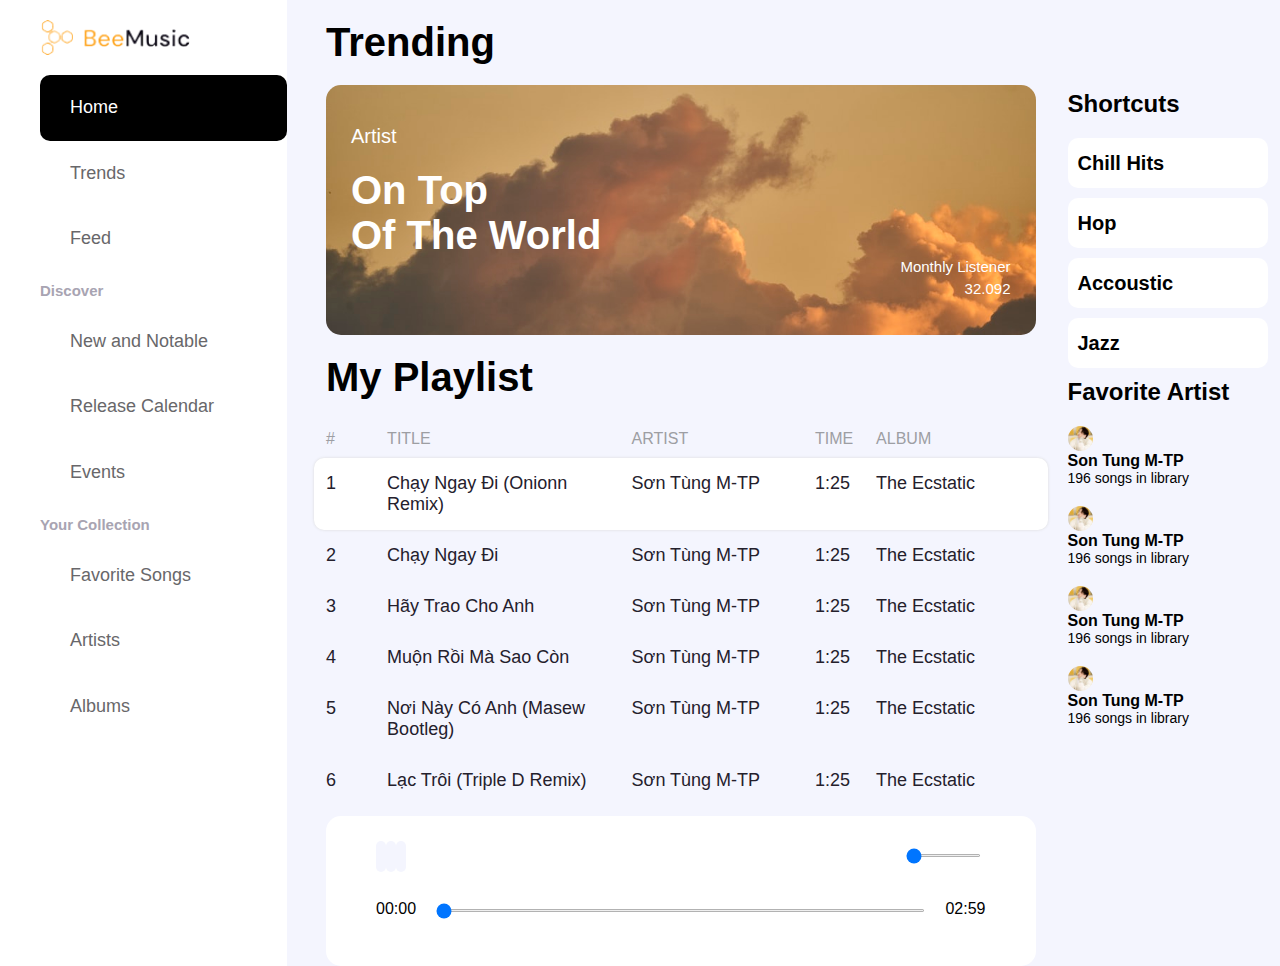
==== index.html @ 50510c52 "Music Player" ====
<!DOCTYPE html>
<html lang="en">
<head>
    <meta charset="UTF-8">
    <meta http-equiv="X-UA-Compatible" content="IE=edge">
    <meta name="viewport" content="width=device-width, initial-scale=1.0">
    <title>Music Player</title>
    <!-- Favicon -->
    <link rel="icon" type="image/x-icon" href="./img/nav/small-logo.png">
    <!-- Font -->
    <link rel="preconnect" href="https://fonts.gstatic.com">
<link href="https://fonts.googleapis.com/css2?family=Poppins:wght@300;400;600&display=swap" rel="stylesheet">
    <!-- Styles CSS -->
    <link rel="stylesheet" href="./assets/css/base.css">
    <link rel="stylesheet" href="./assets/css/main.css">
    <!-- Responsive -->
    <link rel="stylesheet" href="./assets/css/responsive.css">
    <!-- Library -->
    <link rel="stylesheet" href="./assets/css/grid.css">
    <link rel="stylesheet" href="./assets/css/normalize.css">
    <!-- Icon Linkage -->
    <link rel="stylesheet" href="./fonts/icons/style.css">
    <link rel="stylesheet" href="https://cdnjs.cloudflare.com/ajax/libs/font-awesome/6.0.0-beta3/css/all.min.css" integrity="sha512-Fo3rlrZj/k7ujTnHg4CGR2D7kSs0v4LLanw2qksYuRlEzO+tcaEPQogQ0KaoGN26/zrn20ImR1DfuLWnOo7aBA==" crossorigin="anonymous" referrerpolicy="no-referrer" />
</head>
<body>
    <div class="grid">
        <div class="row">
            <div class="col l-3 m-1 c-0">
                <div id="nav">
                    <div id="logo">
                        <a href="" class="nav__logo-link"></a>
                    </div>
                    <!-- <i class="fas fa-bars"></i> -->
                    <ul class="nav__list">
                        <li class="nav__item active">
                            <i class="nav__item-icon fas fa-home"></i>
                            <a href="" class="nav__item-link">Home</a>
                        </li>
                        <li class="nav__item">
                            <i class="nav__item-icon fas fa-comment-dots"></i>
                            <a href="" class="nav__item-link">Trends</a>
                        </li>
                        <li class="nav__item">
                            <i class="nav__item-icon fas fa-compass"></i>
                            <a href="" class="nav__item-link">Feed</a>
                        </li>

                        <h2 class="nav__list-tile">Discover</h2>
                        <li class="nav__item">
                            <i class="nav__item-icon fas fa-th-large"></i>
                            <a href="" class="nav__item-link">New and Notable</a>
                        </li>
                        <li class="nav__item">
                            <i class="nav__item-icon far fa-calendar"></i>
                            <a href="" class="nav__item-link">Release Calendar</a>
                        </li>
                        <li class="nav__item">
                            <i class="nav__item-icon fas fa-ticket-alt"></i>
                            <a href="" class="nav__item-link">Events</a>
                        </li>

                        <h2 class="nav__list-tile">Your Collection</h2>
                        <li class="nav__item">
                            <i class="nav__item-icon fas fa-heart"></i>
                            <a href="" class="nav__item-link">Favorite Songs</a>
                        </li>
                        <li class="nav__item">
                            <i class="nav__item-icon fas fa-users"></i>
                            <a href="" class="nav__item-link">Artists</a>
                        </li>
                        <li class="nav__item">
                            <i class="nav__item-icon fas fa-star"></i>
                            <a href="" class="nav__item-link">Albums</a>
                        </li>
                    </ul>
                </div>
            </div>

            <div id="container" class="col l-9 m-11 c-12">
                <div class="row">
                    <div class="col l-9 m-9 c-12">
                        <!-- <div class="flex-c">
                            <input id="search" type="text" placeholder="Search for artists, songs, albums, ...">
                        </div> -->

                        <div id="slider">
                            <!-- <p class="container__desc">What's hot</p> -->
                            <h1 class="container__title">Trending</h1>
                            <div class="slider__img">
                                <p class="slider__img-intro">Artist</p>
                                <h2 class="slider__img-title">On Top <br> Of The World</h2>
                                <div class="slider__viewer">
                                    <p class="slider__viewer-title">Monthly Listener</p>
                                    <p class="slider__viewer-number">32.092</p>
                                </div>
                            </div>
                        </div>
        
                        <div id="playlist">
                            

                            <!-- <div class="row">
                                <div class="playlist__label col l-1 m-1 c-1">01</div>
                                <div class="playlist__label col l-4 m-4 c-5">Priority</div>
                                <div class="playlist__label col l-3 m-3 c-4">Mos Def</div>
                                <div class="playlist__label col l-1 m-1 c-2">1:25</div>
                                <div class="playlist__label col l-3 m-3 c-0">The Ecstatic</div>
                            </div>

                            <div class="row">
                                <div class="playlist__label col l-1 m-1 c-1">02</div>
                                <div class="playlist__label col l-4 m-4 c-5">Time Is Ticking Out</div>
                                <div class="playlist__label col l-3 m-3 c-4">The Cranberries</div>
                                <div class="playlist__label col l-1 m-1 c-2">2:59</div>
                                <div class="playlist__label col l-3 m-3 c-0">Wake Up and Smell</div>
                            </div>

                            <div class="row">
                                <div class="playlist__label col l-1 m-1 c-1">03</div>
                                <div class="playlist__label col l-4 m-4 c-5">One Minute More</div>
                                <div class="playlist__label col l-3 m-3 c-4">Capital Cities</div>
                                <div class="playlist__label col l-1 m-1 c-2">3:23</div>
                                <div class="playlist__label col l-3 m-3 c-0">In A Tidal Wave</div>
                            </div> -->
                        </div>
        
                        <div id="control-panel">
                            <div class="control-panel-playlist">
                                <div style="background-image: url('./img/playlist/img1.jpg');" class="panel-playlist__cd flex-c"></div>
                                <h1 class="panel-playlist__name">Chạy Ngay Đi</h1>
                                <p class="panel-playlist__artist">Sơn Tùng M-TP</p>
                            </div>
                            <div class="control-panel-nav">
                                <div class="panel__left">
                                    <i class="panel__left-icon fas fa-heart"></i>
                                    <i class="panel__left-icon fas fa-music"></i>
                                    <i class="panel__left-icon fas fa-expand-alt"></i>
                                </div>
    
                                <div class="panel__center flex-c">
                                    <i class="panel__center-icon fas fa-redo-alt"></i>
                                    <i class="panel__center-icon fas fa-fast-backward"></i>
                                    <div class="panel__center-toggle">
                                        <i class="panel__center-icon fas fa-pause-circle"></i>
                                        <i class="panel__center-icon fas fa-play-circle"></i>
                                    </div>
                                    <i class="panel__center-icon fas fa-fast-forward"></i>
                                    <i class="panel__center-icon fas fa-random"></i>
                                </div>
    
                                <div class="panel__right">
                                    <i class="fas fa-volume-down"></i>
                                    <input id="progress" class="panel__right-vol-bar" type="range" value="0" step="1" min="0" max="100">
                                    <!-- <div class="panel__right-vol-bar"></div> -->
                                    <i class="fas fa-volume-up"></i>
                                </div>
                            </div>

                            <div class="control-panel-time">
                                <span class="panel-time__duration">00:00</span>
                                <input id="progress" class="panel-time_bar" type="range" value="0" step="1" min="0" max="100">
                                <!-- <div class="panel-time_bar">
                                    <i draggable="true" class="panel-time_bar-ball fas fa-dot-circle"></i>
                                </div> -->
                                <span class="panel-length">02:59</span>
                            </div>

                            <audio src="" class="audio"></audio>
                        </div>
                    </div>
        
                    <div id="sidebar" class="col l-3 m-3 c-0">
                        <div id="header">

                            <div class="header-search"></div>
                        </div>
        
                        <div id="shortcuts">
                            <h2 class="shortcuts-title">Shortcuts</h2>

                            <h2 class="shortcuts-tag">Chill Hits</h2>
                            <h2 class="shortcuts-tag">Hop</h2>
                            <h2 class="shortcuts-tag">Accoustic</h2>
                            <h2 class="shortcuts-tag">Jazz</h2>
                        </div>
        
                        <div id="fav">
                            <h2 class="fav-title">Favorite Artist</h2>

                            <div class="fav-artist">
                                <div class="fav-artist-info">
                                    <div class="fav-artist-img" style="background: url(./img/sidebar/mtp.jfif) no-repeat center / contain;"></div>
                                    <h3 class="fav-artist-info-name">Son Tung M-TP</h3>
                                    <p class="fav-artist-info-desc">196 songs in library</p>
                                </div>
                                <i class="fas fa-ellipsis-h"></i>
                            </div>

                            <div class="fav-artist">
                                <div class="fav-artist-info">
                                    <div class="fav-artist-img" style="background: url(./img/sidebar/mtp.jfif) no-repeat center / contain;"></div>
                                    <h3 class="fav-artist-info-name">Son Tung M-TP</h3>
                                    <p class="fav-artist-info-desc">196 songs in library</p>
                                </div>
                                <i class="fas fa-ellipsis-h"></i>
                            </div>

                            <div class="fav-artist">
                                <div class="fav-artist-info">
                                    <div class="fav-artist-img" style="background: url(./img/sidebar/mtp.jfif) no-repeat center / contain;"></div>
                                    <h3 class="fav-artist-info-name">Son Tung M-TP</h3>
                                    <p class="fav-artist-info-desc">196 songs in library</p>
                                </div>
                                <i class="fas fa-ellipsis-h"></i>
                            </div>

                            <div class="fav-artist">
                                <div class="fav-artist-info">
                                    <div class="fav-artist-img" style="background: url(./img/sidebar/mtp.jfif) no-repeat center / contain;"></div>
                                    <h3 class="fav-artist-info-name">Son Tung M-TP</h3>
                                    <p class="fav-artist-info-desc">196 songs in library</p>
                                </div>
                                <i class="fas fa-ellipsis-h"></i>
                            </div>
                        </div>
                    </div>
                </div>
            </div>
        </div>
    </div>

    <script src="./js/main.js"></script>
</body>
</html>
---- assets/css/base.css ----
:root {
    --primary-color: #ff9a04;
    --background-color: #f4f5fe;
    --primary-text-color: #24202c;
    --secondary-text-color: #9d9ea3;
}

* {
    padding: 0;
    margin: 0;
    font-size: 62.5%;
    line-height: initial;
    box-sizing: border-box;
    font-family: 'Helvetica', 'Arial', sans-serif;
    /* font-family: 'Poppins', 'Helvetica', 'Arial', sans-serif; */
}

body {
    overflow-x: hidden;
}

.flex-a {
    display: flex;
    justify-content: space-around;
}

.flex-b {
    display: flex;
    justify-content: space-between;
}

.flex-c {
    display: flex;
    justify-content: center;
    align-items: center;
}

.flex-e {
    display: flex;
    justify-content: space-evenly;
}

.flex-r {
    display: flex;
    flex-wrap: wrap-reverse;
}
---- assets/css/main.css ----
@media (min-width: 64em) {
    .control-panel-playlist {
        display: none;
    }
}

body {
    background-color: var(--background-color);
}
/* Navigation bar */
#nav {
    background-color: #fff;
    width: 95%;
    height: 100%;
    padding-left: 40px;
}

#logo {
    background: url('../../img/nav/logo.png') no-repeat center / contain;
    width: 150px;
    height: 75px;
    /* margin-bottom: 20px; */
}av {
}

.nav__logo-link {

}

.nav__list-tile {
    font-size: 1.5rem;
    color: #a8a4b2;
    margin: 10px 0;
}

.nav__list {
    list-style: none;
}

.nav__item {
    line-height: 1.6;
    font-size: 1.6rem;
    padding: 20px;
}

.nav__item-icon {
    font-size: 1.6rem;
}

.nav__item-link {
    /* display: block; */
    text-decoration: none;
    font-size: 1.8rem;
    color: #68676a;
    padding-left: 10px;
}
.nav__item.active {
    background-color: #000;
    max-width: 250px;
    border-radius: 10px;
    position: relative;
}

.nav__item.active,
.nav__item.active .nav__item-link {
    color: #fff;
    /* position: relative; */
}

.nav__item.active::after {
    position: absolute;
    content: "";
    display: block;
    width: 5px;
    height: 100%;
    background-color: #000;
    right: -50px;
    top: 0;
    bottom: 0;
    border-radius: 15px;
    display: none;
}


/* Container */
#search {
    /* display: flex;
    justify-content: center; */
    width: 500px;
    height: 50px;
    background-color: #fff;
    border-radius: 25px;
    font-size: 1.6rem;
    padding: 20px;
    margin: 10px;
    border: 1px solid #dbdbdb;
}

#slider {
    margin-top: 10px;
}

.container__desc {
    font-size: 1.4rem;
    color: var(--secondary-text-color);
}

.container__title {
    font-size: 4rem;
    margin: 20px 0;
}

.slider__img {
    background: url('../../img/slider/slider-img.jfif') no-repeat center / cover;
    /* width: 100%; */
    /* display: inline-flex; */
    height: 250px;
    border-radius: 15px;
    padding: 40px 25px;
    /* position: absolute; */
}

.slider__img-intro {
    font-size: 2rem;
    margin-bottom: 20px;
    color: #fff;

}

.slider__img-title {
    font-size: 4rem;
    color: #fff;
}

.slider__viewer {
    text-align: right;
    right: 30px;
    bottom: 30px;
    font-size: 2.4rem;
    color: #fff;
}

.slider__viewer-title {
    margin-bottom: 5px;
}

.slider__viewer-number {

}



/* Playlist */
#playlist {
    margin-bottom: 10px;
}

.playlist__title {
    font-size: 1.6rem;
    padding: 10px 0;    
    color: var(--secondary-text-color);
}

.playlist__label {
    font-size: 1.8rem;
    padding: 15px 0;
    color: var(--primary-text-color);
}

#playlist .row.active {
    background-color: #fff;
    border-radius: 10px;
    box-shadow: 0 0 3px #dbdbdb;
}


/* Control Panel */
#control-panel {
    background-color: #fff;
    width: 100%;
    min-height: 150px;
    border-radius: 15px;
    padding: 20px 50px;
}

.control-panel-playlist {

}

.panel-playlist__cd {
    --square: 300px;
    width: var(--square);
    height: var(--square);
    margin: auto;
    border-radius: 50%;
    background-repeat: no-repeat;
    background-size: contain;
    background-position: center;
}

.panel-playlist__name {
    font-size: 4rem;
}

.panel-playlist__artist {
    font-size: 2rem;
    margin-bottom: 20px;
}


.control-panel-nav {
    display: flex;
    justify-content: space-between;
}

.panel__left {
    font-size: 3rem;
}

.panel__left-icon {
    padding: 5px;
    background-color: var(--background-color);
    border-radius: 5px;
    cursor: pointer;
}

.panel__left-icon:hover {
    color: var(--primary-color);
}

.panel__center-icon {
    font-size: 2rem;
    margin: 10px 15px;
    cursor: pointer;
}

.panel__center i.active {
    color: var(--primary-color);
}

.panel__center-toggle i {
    font-size: 5rem;
    margin: 0 10px;
}

/* Pause */
.panel__center-toggle .fa-pause-circle {
    display: none;
}

.panel__center-toggle .fa-play-circle {
    display: block;
}

/* Playing */
.panel__center-toggle.playing .fa-pause-circle {
    display: block;
}

.panel__center-toggle.playing .fa-play-circle {
    display: none;
}

.panel__right-vol-bar {
    width: 75px;
    height: 3px;
    background-color: var(--secondary-text-color);
    display: inline-block;
    transform: translateY(-200%);
    margin: 0 5px;
}

.panel__right {
    font-size: 3rem;
}

.control-panel-time {
    margin-top: 30px;
    display: flex;
}

.panel-time__duration,
.panel-length {
    font-size: 1.6rem;
}

.panel-time_bar {
    flex: 1;
    height: 3px;
    background-color: var(--secondary-text-color);
    /* background: #d3d3d3; */
    display: inline-block;
    transform: translateY(300%);
    margin: 0 20px;
    position: relative;
}

/* .panel-time_bar::-webkit-slider-thumb {
    -webkit-appearance: none;
    appearance: none;
    width: 12px;
    height: 6px;
    background-color: #000;
    cursor: pointer;
  } */

.panel-time_bar-ball {
    position: absolute;
    font-size: 2rem;
    transform: translateY(-40%);

}

/* Header: Search & Account */
#sidebar {
    padding: 0 20px;
}
#header {
    /* background-color: blue; */
    width: 100%;
    height: 90px;
}

.header-search {

}

/* Shortcuts */
#shortcuts {
    
}

.shortcuts-title,
.fav-title {
    font-size: 2.4rem;
    margin-bottom: 20px;
}   

.shortcuts-tag {
    --height: 50px;
    background-color: #fff;
    border-radius: 10px;
    width: 200px;
    height: var(--height);
    line-height: 30px;
    font-size: 2rem;
    padding: 10px;
    box-sizing: border-box;
    margin-bottom: 10px;
}

/* Favourite Artists */
#fav {

}

.fav-artist {
    display: flex;
    justify-content: space-between;
    margin-bottom: 20px;
    padding-right: 20px;
}

.fav-artist-img {
    display: inline-block;
    --square: 25px;
    width: var(--square);
    height: var(--square);
    border-radius: 50%;
}

.fav-artist-info {

}

.fav-artist-info-name {
    font-size: 1.6rem;
}

.fav-artist-info-desc {
    font-size: 1.4rem;
}


.fav-artist i {
    font-size: 3rem;
}
---- assets/css/responsive.css ----
/* PC low resolution */
@media (min-width: 64em) and (max-width: 77.4375em) {
    #slidebar {
        padding: 0;
    }

    .nav__item.active::after {
        display: none;
    }
}

/* Tablet & Mobile */
@media (max-width: 63.9375em) {
    #slidebar {
        padding: 0;
    }

    #logo {
        --square: 50px;
        background: url(../../img/nav/small-logo.png) no-repeat center / contain;
        width: var(--square);
        height: var(--square);
        margin: 20px 10px;
    }

    #nav {
        padding: 0;
    }

    .nav__list-tile,
    .nav__item-link,
    .nav__item.active::after {
        display: none;
    }
}

/* Tablet */
@media (min-width: 46.25em) and (max-width: 63.9375em) {
}

/* Mobile */
@media (max-width: 46.1875em) {
    body {
        padding: 15px;
        margin-bottom: 300px !important;
    }

    #control-panel {
        padding: 20px 30px;
        position: fixed;
        bottom: 0;
        left: 0;
        right: 0;
    }

    .panel__left,
    .panel__right {
        display: none;
    }

    .panel__center {
        margin: auto;
    }
  
}
---- assets/css/grid.css ----
.grid {
    width: 100%;
    display: block;
    padding: 0;
}

.grid.wide {
    max-width: 1600px;
    margin: 0 auto;
}

.row {
    display: flex;
    flex-wrap: wrap;
    margin-left: -4px;
    margin-right: -4px;
}

.row.no-gutters {
    margin-left: 0;
    margin-right: 0;
}

.col {
    padding-left: 4px;
    padding-right: 4px;
}

.row.no-gutters .col {
    padding-left: 0;
    padding-right: 0;
}

.c-0 {
    display: none;
}

.c-1 {
    flex: 0 0 8.33333%;
    max-width: 8.33333%;
}

.c-2 {
    flex: 0 0 16.66667%;
    max-width: 16.66667%;
}

.c-3 {
    flex: 0 0 25%;
    max-width: 25%;
}

.c-4 {
    flex: 0 0 33.33333%;
    max-width: 33.33333%;
}

.c-5 {
    flex: 0 0 41.66667%;
    max-width: 41.66667%;
}

.c-6 {
    flex: 0 0 50%;
    max-width: 50%;
}

.c-7 {
    flex: 0 0 58.33333%;
    max-width: 58.33333%;
}

.c-8 {
    flex: 0 0 66.66667%;
    max-width: 66.66667%;
}

.c-9 {
    flex: 0 0 75%;
    max-width: 75%;
}

.c-10 {
    flex: 0 0 83.33333%;
    max-width: 83.33333%;
}

.c-11 {
    flex: 0 0 91.66667%;
    max-width: 91.66667%;
}

.c-12 {
    flex: 0 0 100%;
    max-width: 100%;
}

.c-o-1 {
    margin-left: 8.33333%;
}

.c-o-2 {
    margin-left: 16.66667%;
}

.c-o-3 {
    margin-left: 25%;
}

.c-o-4 {
    margin-left: 33.33333%;
}

.c-o-5 {
    margin-left: 41.66667%;
}

.c-o-6 {
    margin-left: 50%;
}

.c-o-7 {
    margin-left: 58.33333%;
}

.c-o-8 {
    margin-left: 66.66667%;
}

.c-o-9 {
    margin-left: 75%;
}

.c-o-10 {
    margin-left: 83.33333%;
}

.c-o-11 {
    margin-left: 91.66667%;
}

/* >= Tablet */
@media (min-width: 740px) {
    .row {
        margin-left: -8px;
        margin-right: -8px;
    }

    .col {
        padding-left: 8px;
        padding-right: 8px;
    }

    .m-0 {
        display: none;
    }

    .m-1,
    .m-2,
    .m-3,
    .m-4,
    .m-5,
    .m-6,
    .m-7,
    .m-8,
    .m-9,
    .m-10,
    .m-11,
    .m-12 {
        display: block;
    }

    .m-1 {
        flex: 0 0 8.33333%;
        max-width: 8.33333%;
    }

    .m-2 {
        flex: 0 0 16.66667%;
        max-width: 16.66667%;
    }

    .m-3 {
        flex: 0 0 25%;
        max-width: 25%;
    }

    .m-4 {
        flex: 0 0 33.33333%;
        max-width: 33.33333%;
    }

    .m-5 {
        flex: 0 0 41.66667%;
        max-width: 41.66667%;
    }

    .m-6 {
        flex: 0 0 50%;
        max-width: 50%;
    }

    .m-7 {
        flex: 0 0 58.33333%;
        max-width: 58.33333%;
    }

    .m-8 {
        flex: 0 0 66.66667%;
        max-width: 66.66667%;
    }

    .m-9 {
        flex: 0 0 75%;
        max-width: 75%;
    }

    .m-10 {
        flex: 0 0 83.33333%;
        max-width: 83.33333%;
    }

    .m-11 {
        flex: 0 0 91.66667%;
        max-width: 91.66667%;
    }

    .m-12 {
        flex: 0 0 100%;
        max-width: 100%;
    }

    .m-o-1 {
        margin-left: 8.33333%;
    }

    .m-o-2 {
        margin-left: 16.66667%;
    }

    .m-o-3 {
        margin-left: 25%;
    }

    .m-o-4 {
        margin-left: 33.33333%;
    }

    .m-o-5 {
        margin-left: 41.66667%;
    }

    .m-o-6 {
        margin-left: 50%;
    }

    .m-o-7 {
        margin-left: 58.33333%;
    }

    .m-o-8 {
        margin-left: 66.66667%;
    }

    .m-o-9 {
        margin-left: 75%;
    }

    .m-o-10 {
        margin-left: 83.33333%;
    }

    .m-o-11 {
        margin-left: 91.66667%;
    }
}

/* PC medium resolution > */
@media (min-width: 1113px) {
    .row {
        margin-left: -12px;
        margin-right: -12px;
    }

    .row.sm-gutter {
        margin-left: -5px;
        margin-right: -5px;
    }

    .col {
        padding-left: 12px;
        padding-right: 12px;
    }

    .row.sm-gutter .col {
        padding-left: 5px;
        padding-right: 5px;
    }

    .l-0 {
        display: none;
    }

    .l-1,
    .l-2,
    .l-2-4,
    .l-3,
    .l-4,
    .l-5,
    .l-6,
    .l-7,
    .l-8,
    .l-9,
    .l-10,
    .l-11,
    .l-12 {
        display: block;
    }

    .l-1 {
        flex: 0 0 8.33333%;
        max-width: 8.33333%;
    }

    .l-2 {
        flex: 0 0 16.66667%;
        max-width: 16.66667%;
    }

    .l-2-4 {
        flex: 0 0 20%;
        max-width: 20%;
    }

    .l-3 {
        flex: 0 0 25%;
        max-width: 25%;
    }

    .l-4 {
        flex: 0 0 33.33333%;
        max-width: 33.33333%;
    }

    .l-5 {
        flex: 0 0 41.66667%;
        max-width: 41.66667%;
    }

    .l-6 {
        flex: 0 0 50%;
        max-width: 50%;
    }

    .l-7 {
        flex: 0 0 58.33333%;
        max-width: 58.33333%;
    }

    .l-8 {
        flex: 0 0 66.66667%;
        max-width: 66.66667%;
    }

    .l-9 {
        flex: 0 0 75%;
        max-width: 75%;
    }

    .l-10 {
        flex: 0 0 83.33333%;
        max-width: 83.33333%;
    }

    .l-11 {
        flex: 0 0 91.66667%;
        max-width: 91.66667%;
    }

    .l-12 {
        flex: 0 0 100%;
        max-width: 100%;
    }

    .l-o-1 {
        margin-left: 8.33333%;
    }

    .l-o-2 {
        margin-left: 16.66667%;
    }

    .l-o-3 {
        margin-left: 25%;
    }

    .l-o-4 {
        margin-left: 33.33333%;
    }

    .l-o-5 {
        margin-left: 41.66667%;
    }

    .l-o-6 {
        margin-left: 50%;
    }

    .l-o-7 {
        margin-left: 58.33333%;
    }

    .l-o-8 {
        margin-left: 66.66667%;
    }

    .l-o-9 {
        margin-left: 75%;
    }

    .l-o-10 {
        margin-left: 83.33333%;
    }

    .l-o-11 {
        margin-left: 91.66667%;
    }
}

/* Tablet - PC low resolution */
@media (min-width: 740px) and (max-width: 1023px) {
    .wide {
        width: 644px;
    }
}

/* > PC low resolution */
@media (min-width: 1024px) and (max-width: 1239px) {
    .wide {
        width: 984px;
    }

    .wide .row {
        margin-left: -12px;
        margin-right: -12px;
    }

    .wide .row.sm-gutter {
        margin-left: -5px;
        margin-right: -5px;
    }

    .wide .col {
        padding-left: 12px;
        padding-right: 12px;
    }

    .wide .row.sm-gutter .col {
        padding-left: 5px;
        padding-right: 5px;
    }

    .wide .l-0 {
        display: none;
    }

    .wide .l-1,
    .wide .l-2,
    .wide .l-2-4,
    .wide .l-3,
    .wide .l-4,
    .wide .l-5,
    .wide .l-6,
    .wide .l-7,
    .wide .l-8,
    .wide .l-9,
    .wide .l-10,
    .wide .l-11,
    .wide .l-12 {
        display: block;
    }

    .wide .l-1 {
        flex: 0 0 8.33333%;
        max-width: 8.33333%;
    }

    .wide .l-2 {
        flex: 0 0 16.66667%;
        max-width: 16.66667%;
    }

    .wide .l-2-4 {
        flex: 0 0 20%;
        max-width: 20%;
    }

    .wide .l-3 {
        flex: 0 0 25%;
        max-width: 25%;
    }

    .wide .l-4 {
        flex: 0 0 33.33333%;
        max-width: 33.33333%;
    }

    .wide .l-5 {
        flex: 0 0 41.66667%;
        max-width: 41.66667%;
    }

    .wide .l-6 {
        flex: 0 0 50%;
        max-width: 50%;
    }

    .wide .l-7 {
        flex: 0 0 58.33333%;
        max-width: 58.33333%;
    }

    .wide .l-8 {
        flex: 0 0 66.66667%;
        max-width: 66.66667%;
    }

    .wide .l-9 {
        flex: 0 0 75%;
        max-width: 75%;
    }

    .wide .l-10 {
        flex: 0 0 83.33333%;
        max-width: 83.33333%;
    }

    .wide .l-11 {
        flex: 0 0 91.66667%;
        max-width: 91.66667%;
    }

    .wide .l-12 {
        flex: 0 0 100%;
        max-width: 100%;
    }

    .wide .l-o-1 {
        margin-left: 8.33333%;
    }

    .wide .l-o-2 {
        margin-left: 16.66667%;
    }

    .wide .l-o-3 {
        margin-left: 25%;
    }

    .wide .l-o-4 {
        margin-left: 33.33333%;
    }

    .wide .l-o-5 {
        margin-left: 41.66667%;
    }

    .wide .l-o-6 {
        margin-left: 50%;
    }

    .wide .l-o-7 {
        margin-left: 58.33333%;
    }

    .wide .l-o-8 {
        margin-left: 66.66667%;
    }

    .wide .l-o-9 {
        margin-left: 75%;
    }

    .wide .l-o-10 {
        margin-left: 83.33333%;
    }

    .wide .l-o-11 {
        margin-left: 91.66667%;
    }
}
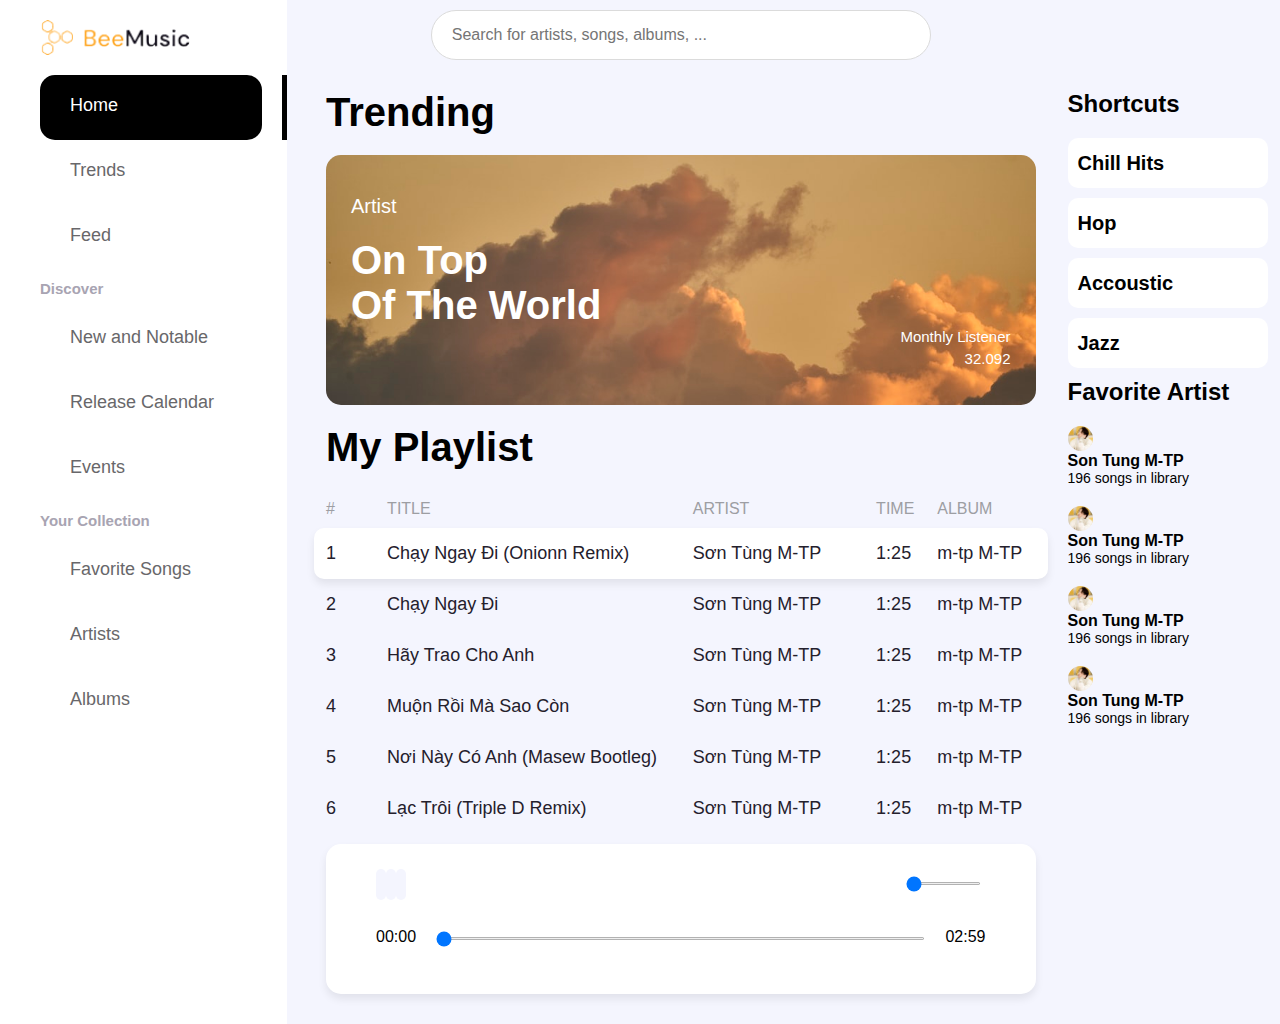
==== commit f49779ee: "Music Player" ====
--- a/index.html
+++ b/index.html
@@ -33,44 +33,62 @@
                     <!-- <i class="fas fa-bars"></i> -->
                     <ul class="nav__list">
                         <li class="nav__item active">
-                            <i class="nav__item-icon fas fa-home"></i>
-                            <a href="" class="nav__item-link">Home</a>
-                        </li>
-                        <li class="nav__item">
-                            <i class="nav__item-icon fas fa-comment-dots"></i>
-                            <a href="" class="nav__item-link">Trends</a>
-                        </li>
-                        <li class="nav__item">
-                            <i class="nav__item-icon fas fa-compass"></i>
-                            <a href="" class="nav__item-link">Feed</a>
+                            <div class="nav__item-box">
+                                <i class="nav__item-icon fas fa-home"></i>
+                                <a href="#" class="nav__item-link">Home</a>
+                            </div>
+                        </li>
+                        <li onclick="showSuccessToast()" class="nav__item">
+                            <div class="nav__item-box">
+                                <i class="nav__item-icon fas fa-comment-dots"></i>
+                                <a href="#" class="nav__item-link">Trends</a>
+                            </div>
+                        </li>
+                        <li onclick="showInfoToast()" class="nav__item">
+                            <div class="nav__item-box">
+                                <i class="nav__item-icon fas fa-compass"></i>
+                                <a href="#" class="nav__item-link">Feed</a>
+                            </div>
                         </li>
 
                         <h2 class="nav__list-tile">Discover</h2>
-                        <li class="nav__item">
-                            <i class="nav__item-icon fas fa-th-large"></i>
-                            <a href="" class="nav__item-link">New and Notable</a>
-                        </li>
-                        <li class="nav__item">
-                            <i class="nav__item-icon far fa-calendar"></i>
-                            <a href="" class="nav__item-link">Release Calendar</a>
-                        </li>
-                        <li class="nav__item">
-                            <i class="nav__item-icon fas fa-ticket-alt"></i>
-                            <a href="" class="nav__item-link">Events</a>
+                        <li onclick="showWarningToast()" class="nav__item">
+                            <div class="nav__item-box">
+                                <i class="nav__item-icon fas fa-th-large"></i>
+                                <a href="#" class="nav__item-link">New and Notable</a>
+                            </div>
+                        </li>
+                        <li onclick="showErrorToast()" class="nav__item">
+                            <div class="nav__item-box">
+                                <i class="nav__item-icon far fa-calendar"></i>
+                                <a href="#" class="nav__item-link">Release Calendar</a>
+                            </div>
+                        </li>
+                        <li onclick="showWarningToast()" class="nav__item">
+                            <div class="nav__item-box">
+                                <i class="nav__item-icon fas fa-ticket-alt"></i>
+                                <a href="#" class="nav__item-link">Events</a>
+                            </div>
                         </li>
 
                         <h2 class="nav__list-tile">Your Collection</h2>
-                        <li class="nav__item">
-                            <i class="nav__item-icon fas fa-heart"></i>
-                            <a href="" class="nav__item-link">Favorite Songs</a>
-                        </li>
-                        <li class="nav__item">
-                            <i class="nav__item-icon fas fa-users"></i>
-                            <a href="" class="nav__item-link">Artists</a>
-                        </li>
-                        <li class="nav__item">
-                            <i class="nav__item-icon fas fa-star"></i>
-                            <a href="" class="nav__item-link">Albums</a>
+                        <li onclick="showWarningToast()" class="nav__item">
+                            <div class="nav__item-box">
+                                <i class="nav__item-icon fas fa-heart"></i>
+                                <a href="#" class="nav__item-link">Favorite Songs</a>
+                            </div>
+                        </li>
+                        <li onclick="showWarningToast()" class="nav__item">
+                            <div class="nav__item-box">
+                                <i class="nav__item-icon fas fa-users"></i>
+                                <a href="#" class="nav__item-link">Artists</a>
+                            </div>
+                        </li>
+                        <li onclick="showWarningToast()" class="nav__item">
+                            <div class="nav__item-box">
+                                <i class="nav__item-icon fas fa-star"></i>
+                                <a href="#" class="nav__item-link">Albums</a>
+                            </div>
                         </li>
                     </ul>
                 </div>
@@ -79,9 +97,9 @@
             <div id="container" class="col l-9 m-11 c-12">
                 <div class="row">
                     <div class="col l-9 m-9 c-12">
-                        <!-- <div class="flex-c">
+                        <div class="flex-c">
                             <input id="search" type="text" placeholder="Search for artists, songs, albums, ...">
-                        </div> -->
+                        </div>
 
                         <div id="slider">
                             <!-- <p class="container__desc">What's hot</p> -->
@@ -99,7 +117,7 @@
                         <div id="playlist">
                             
 
-                            <!-- <div class="row">
+                            <!-- <div class="row song">
                                 <div class="playlist__label col l-1 m-1 c-1">01</div>
                                 <div class="playlist__label col l-4 m-4 c-5">Priority</div>
                                 <div class="playlist__label col l-3 m-3 c-4">Mos Def</div>
@@ -107,7 +125,7 @@
                                 <div class="playlist__label col l-3 m-3 c-0">The Ecstatic</div>
                             </div>
 
-                            <div class="row">
+                            <div class="row song">
                                 <div class="playlist__label col l-1 m-1 c-1">02</div>
                                 <div class="playlist__label col l-4 m-4 c-5">Time Is Ticking Out</div>
                                 <div class="playlist__label col l-3 m-3 c-4">The Cranberries</div>
@@ -115,7 +133,7 @@
                                 <div class="playlist__label col l-3 m-3 c-0">Wake Up and Smell</div>
                             </div>
 
-                            <div class="row">
+                            <div class="row song">
                                 <div class="playlist__label col l-1 m-1 c-1">03</div>
                                 <div class="playlist__label col l-4 m-4 c-5">One Minute More</div>
                                 <div class="playlist__label col l-3 m-3 c-4">Capital Cities</div>
@@ -226,6 +244,8 @@
                     </div>
                 </div>
             </div>
+
+            <div id="toast"></div>
         </div>
     </div>
 
--- a/assets/css/base.css
+++ b/assets/css/base.css
@@ -12,7 +12,25 @@
     line-height: initial;
     box-sizing: border-box;
     font-family: 'Helvetica', 'Arial', sans-serif;
+    -webkit-tap-highlight-color: transparent;
     /* font-family: 'Poppins', 'Helvetica', 'Arial', sans-serif; */
+}
+
+@keyframes wipeIn {
+    from {
+        opacity: 0;
+        transform: translateX(calc(100% + 32px));
+    }
+    to {
+        opacity: 1;
+        transform: translateX(0);
+    }
+}
+
+@keyframes fadeOut {
+    to {
+        opacity: 0;
+    }
 }
 
 body {
--- a/assets/css/main.css
+++ b/assets/css/main.css
@@ -40,7 +40,17 @@
 .nav__item {
     line-height: 1.6;
     font-size: 1.6rem;
-    padding: 20px;
+    padding-right: 20px;
+    width: 100%;
+    cursor: pointer;
+}
+
+.nav__item-box {
+    max-width: 250px;
+    height: 100%;
+    display: block;
+    line-height: 65px;
+    padding-left: 20px;
 }
 
 .nav__item-icon {
@@ -48,37 +58,24 @@
 }
 
 .nav__item-link {
-    /* display: block; */
     text-decoration: none;
     font-size: 1.8rem;
     color: #68676a;
     padding-left: 10px;
 }
+
 .nav__item.active {
+    border-right: 5px solid #000;
+}
+
+.nav__item.active .nav__item-box {
     background-color: #000;
-    max-width: 250px;
-    border-radius: 10px;
-    position: relative;
-}
-
-.nav__item.active,
+    border-radius: 15px;
+}
+
+.nav__item.active .nav__item-icon,
 .nav__item.active .nav__item-link {
     color: #fff;
-    /* position: relative; */
-}
-
-.nav__item.active::after {
-    position: absolute;
-    content: "";
-    display: block;
-    width: 5px;
-    height: 100%;
-    background-color: #000;
-    right: -50px;
-    top: 0;
-    bottom: 0;
-    border-radius: 15px;
-    display: none;
 }
 
 
@@ -167,10 +164,18 @@
     color: var(--primary-text-color);
 }
 
-#playlist .row.active {
+#playlist .song {
+    cursor: pointer;
+}
+
+#playlist .song.active {
     background-color: #fff;
     border-radius: 10px;
-    box-shadow: 0 0 3px #dbdbdb;
+    box-shadow: 0 5px 8px rgba(0, 0, 0, .08);
+}
+
+#playlist .song:active {
+    opacity: 0.8;
 }
 
 
@@ -181,6 +186,9 @@
     min-height: 150px;
     border-radius: 15px;
     padding: 20px 50px;
+    margin-bottom: 30px;
+    box-shadow: 0 5px 8px rgba(0, 0, 0, .08);
+
 }
 
 .control-panel-playlist {
@@ -385,3 +393,86 @@
 .fav-artist i {
     font-size: 3rem;
 }
+
+#toast {
+    position: fixed;
+    top: 32px;
+    right: 32px;
+    z-index: 1000;
+}
+
+.toast {
+    background-color: #fff;
+    border-radius: 15px;
+    box-shadow: 0 5px 8px rgba(0, 0, 0, .08);
+    min-width: 400px;
+    max-width: 500px;
+    display: flex;
+    justify-content: center;
+    align-items: center;
+    padding: 20px;
+    transition: all linear .25s; 
+    /* This 'transition' make it slide to top smoother */
+}
+
+.toast + .toast {
+    margin-top: 20px;
+}
+
+.toast.toast--success {
+    background-color: #ebfbf5;
+}
+
+.toast.toast--warn {
+    background-color: #fff9ea;
+}
+
+.toast.toast--info {
+    background-color: #e5fafd;
+}
+
+.toast.toast--error {
+    background-color: #fdedee;
+}
+
+.toast__icon {
+    font-size: 3rem;
+    margin-right: 20px;
+}
+
+.toast.toast--success .toast__icon {
+    color: #35d39d;
+}
+
+.toast.toast--warn .toast__icon {
+    color: #ffc12e;
+}
+
+.toast.toast--info .toast__icon {
+    color: #00d0ea;
+}
+
+.toast.toast--error .toast__icon {
+    color: #ef4d61;
+}
+
+.toast__body {
+    flex: 1;
+}
+
+.toast__title {
+    font-size: 2.4rem;
+    margin-bottom: 10px;
+}
+
+.toast__msg {
+    font-size: 1.6rem;
+    line-height: 1.4;
+}
+
+.toast__close {
+    font-size: 2.4rem;
+    margin-left: 20px;
+    color: #ccc;
+    cursor: pointer;
+}
--- a/assets/css/responsive.css
+++ b/assets/css/responsive.css
@@ -4,9 +4,14 @@
         padding: 0;
     }
 
-    .nav__item.active::after {
-        display: none;
+    .nav__item {
+        padding-right: 0;
     }
+
+    .nav__item.active {
+        border: none;
+    }
+
 }
 
 /* Tablet & Mobile */
@@ -26,10 +31,17 @@
     #nav {
         padding: 0;
     }
+    
+    .nav__item {
+        padding-right: 0;
+    }
+    
+    .nav__item.active {
+        border: none;
+    }
 
     .nav__list-tile,
-    .nav__item-link,
-    .nav__item.active::after {
+    .nav__item-link {
         display: none;
     }
 }
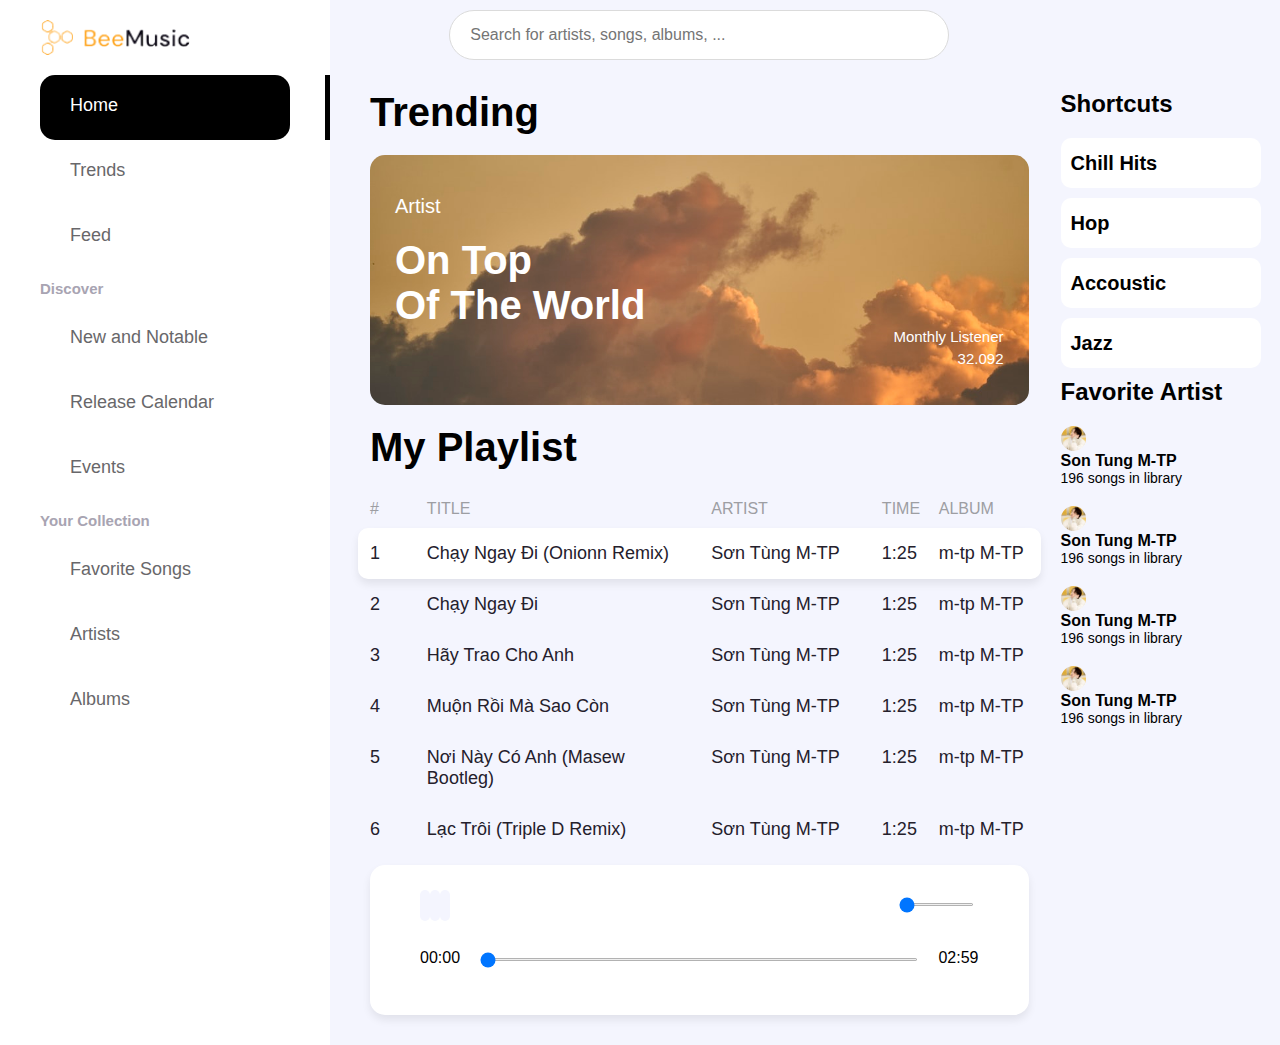
==== commit 9b2d6e63: "Music Player" ====
--- a/index.html
+++ b/index.html
@@ -23,230 +23,236 @@
     <link rel="stylesheet" href="https://cdnjs.cloudflare.com/ajax/libs/font-awesome/6.0.0-beta3/css/all.min.css" integrity="sha512-Fo3rlrZj/k7ujTnHg4CGR2D7kSs0v4LLanw2qksYuRlEzO+tcaEPQogQ0KaoGN26/zrn20ImR1DfuLWnOo7aBA==" crossorigin="anonymous" referrerpolicy="no-referrer" />
 </head>
 <body>
-    <div class="grid">
-        <div class="row">
-            <div class="col l-3 m-1 c-0">
-                <div id="nav">
-                    <div id="logo">
-                        <a href="" class="nav__logo-link"></a>
-                    </div>
-                    <!-- <i class="fas fa-bars"></i> -->
-                    <ul class="nav__list">
-                        <li class="nav__item active">
-                            <div class="nav__item-box">
-                                <i class="nav__item-icon fas fa-home"></i>
-                                <a href="#" class="nav__item-link">Home</a>
-                            </div>
-                        </li>
-                        <li onclick="showSuccessToast()" class="nav__item">
-                            <div class="nav__item-box">
-                                <i class="nav__item-icon fas fa-comment-dots"></i>
-                                <a href="#" class="nav__item-link">Trends</a>
-                            </div>
-                        </li>
-                        <li onclick="showInfoToast()" class="nav__item">
-                            <div class="nav__item-box">
-                                <i class="nav__item-icon fas fa-compass"></i>
-                                <a href="#" class="nav__item-link">Feed</a>
-                            </div>
-                        </li>
-
-                        <h2 class="nav__list-tile">Discover</h2>
-                        <li onclick="showWarningToast()" class="nav__item">
-                            <div class="nav__item-box">
-                                <i class="nav__item-icon fas fa-th-large"></i>
-                                <a href="#" class="nav__item-link">New and Notable</a>
-                            </div>
-                        </li>
-                        <li onclick="showErrorToast()" class="nav__item">
-                            <div class="nav__item-box">
-                                <i class="nav__item-icon far fa-calendar"></i>
-                                <a href="#" class="nav__item-link">Release Calendar</a>
-                            </div>
-                        </li>
-                        <li onclick="showWarningToast()" class="nav__item">
-                            <div class="nav__item-box">
-                                <i class="nav__item-icon fas fa-ticket-alt"></i>
-                                <a href="#" class="nav__item-link">Events</a>
-                            </div>
-                        </li>
-
-                        <h2 class="nav__list-tile">Your Collection</h2>
-                        <li onclick="showWarningToast()" class="nav__item">
-                            <div class="nav__item-box">
-                                <i class="nav__item-icon fas fa-heart"></i>
-                                <a href="#" class="nav__item-link">Favorite Songs</a>
-                            </div>
-                        </li>
-                        <li onclick="showWarningToast()" class="nav__item">
-                            <div class="nav__item-box">
-                                <i class="nav__item-icon fas fa-users"></i>
-                                <a href="#" class="nav__item-link">Artists</a>
-                            </div>
-                        </li>
-                        <li onclick="showWarningToast()" class="nav__item">
-                            <div class="nav__item-box">
-                                <i class="nav__item-icon fas fa-star"></i>
-                                <a href="#" class="nav__item-link">Albums</a>
-                            </div>
-                        </li>
-                    </ul>
+    <div id="main">
+        <div id="nav">
+           <header class="flex-b">
+                <div class="nav__logo">
+                    <a href="" class="nav__logo-link"></a>
+                </div>
+                <i class="nav__logo-menu fas fa-bars"></i>
+           </header>
+
+            <ul class="nav__list">
+                <li class="nav__item active">
+                    <div class="nav__item-box">
+                        <i class="nav__item-icon fas fa-home"></i>
+                        <a href="#" class="nav__item-link">Home</a>
+                    </div>
+                </li>
+
+                <li onclick="showSuccessToast()" class="nav__item">
+                    <div class="nav__item-box">
+                        <i class="nav__item-icon fas fa-comment-dots"></i>
+                        <a href="#" class="nav__item-link">Trends</a>
+                    </div>
+                </li>
+
+                <li onclick="showInfoToast()" class="nav__item">
+                    <div class="nav__item-box">
+                        <i class="nav__item-icon fas fa-compass"></i>
+                        <a href="#" class="nav__item-link">Feed</a>
+                    </div>
+                </li>
+    
+                <h2 class="nav__list-title">Discover</h2>
+                <li onclick="showWarningToast()" class="nav__item">
+                    <div class="nav__item-box">
+                        <i class="nav__item-icon fas fa-th-large"></i>
+                        <a href="#" class="nav__item-link">New and Notable</a>
+                    </div>
+                </li>
+
+                <li onclick="showErrorToast()" class="nav__item">
+                    <div class="nav__item-box">
+                        <i class="nav__item-icon far fa-calendar"></i>
+                        <a href="#" class="nav__item-link">Release Calendar</a>
+                    </div>
+                </li>
+
+                <li onclick="showWarningToast()" class="nav__item">
+                    <div class="nav__item-box">
+                        <i class="nav__item-icon fas fa-ticket-alt"></i>
+                        <a href="#" class="nav__item-link">Events</a>
+                    </div>
+                </li>
+    
+                <h2 class="nav__list-title">Your Collection</h2>
+                <li onclick="showWarningToast()" class="nav__item">
+                    <div class="nav__item-box">
+                        <i class="nav__item-icon fas fa-heart"></i>
+                        <a href="#" class="nav__item-link">Favorite Songs</a>
+                    </div>
+                </li>
+
+                <li onclick="showWarningToast()" class="nav__item">
+                    <div class="nav__item-box">
+                        <i class="nav__item-icon fas fa-users"></i>
+                        <a href="#" class="nav__item-link">Artists</a>
+                    </div>
+                </li>
+
+                <li onclick="showWarningToast()" class="nav__item">
+                    <div class="nav__item-box">
+                        <i class="nav__item-icon fas fa-star"></i>
+                        <a href="#" class="nav__item-link">Albums</a>
+                    </div>
+                </li>
+            </ul>
+        </div>
+    
+        <div id="container">
+            <div class="grid row">
+                <div class="col l-9 m-9 c-12">
+                    <div class="flex-c">
+                        <input id="search" type="text" placeholder="Search for artists, songs, albums, ...">
+                    </div>
+    
+                    <div id="slider">
+                        <!-- <p class="container__desc">What's hot</p> -->
+                        <h1 class="container__title">Trending</h1>
+                        <div class="slider__img">
+                            <p class="slider__img-intro">Artist</p>
+                            <h2 class="slider__img-title">On Top <br> Of The World</h2>
+                            <div class="slider__viewer">
+                                <p class="slider__viewer-title">Monthly Listener</p>
+                                <p class="slider__viewer-number">32.092</p>
+                            </div>
+                        </div>
+                    </div>
+    
+                    <div id="playlist">
+                        
+    
+                        <!-- <div class="row song">
+                            <div class="playlist__label col l-1 m-1 c-1">01</div>
+                            <div class="playlist__label col l-4 m-4 c-5">Priority</div>
+                            <div class="playlist__label col l-3 m-3 c-4">Mos Def</div>
+                            <div class="playlist__label col l-1 m-1 c-2">1:25</div>
+                            <div class="playlist__label col l-3 m-3 c-0">The Ecstatic</div>
+                        </div>
+    
+                        <div class="row song">
+                            <div class="playlist__label col l-1 m-1 c-1">02</div>
+                            <div class="playlist__label col l-4 m-4 c-5">Time Is Ticking Out</div>
+                            <div class="playlist__label col l-3 m-3 c-4">The Cranberries</div>
+                            <div class="playlist__label col l-1 m-1 c-2">2:59</div>
+                            <div class="playlist__label col l-3 m-3 c-0">Wake Up and Smell</div>
+                        </div>
+    
+                        <div class="row song">
+                            <div class="playlist__label col l-1 m-1 c-1">03</div>
+                            <div class="playlist__label col l-4 m-4 c-5">One Minute More</div>
+                            <div class="playlist__label col l-3 m-3 c-4">Capital Cities</div>
+                            <div class="playlist__label col l-1 m-1 c-2">3:23</div>
+                            <div class="playlist__label col l-3 m-3 c-0">In A Tidal Wave</div>
+                        </div> -->
+                    </div>
+    
+                    <div id="control-panel">
+                        <div class="control-panel-playlist">
+                            <div style="background-image: url('./img/playlist/img1.jpg');" class="panel-playlist__cd flex-c"></div>
+                            <h1 class="panel-playlist__name">Chạy Ngay Đi</h1>
+                            <p class="panel-playlist__artist">Sơn Tùng M-TP</p>
+                        </div>
+                        <div class="control-panel-nav">
+                            <div class="panel__left">
+                                <i class="panel__left-icon fas fa-heart"></i>
+                                <i class="panel__left-icon fas fa-music"></i>
+                                <i class="panel__left-icon fas fa-expand-alt"></i>
+                            </div>
+    
+                            <div class="panel__center flex-c">
+                                <i class="panel__center-icon fas fa-redo-alt"></i>
+                                <i class="panel__center-icon fas fa-fast-backward"></i>
+                                <div class="panel__center-toggle">
+                                    <i class="panel__center-icon fas fa-pause-circle"></i>
+                                    <i class="panel__center-icon fas fa-play-circle"></i>
+                                </div>
+                                <i class="panel__center-icon fas fa-fast-forward"></i>
+                                <i class="panel__center-icon fas fa-random"></i>
+                            </div>
+    
+                            <div class="panel__right">
+                                <i class="fas fa-volume-down"></i>
+                                <input id="progress" class="panel__right-vol-bar" type="range" value="0" step="1" min="0" max="100">
+                                <!-- <div class="panel__right-vol-bar"></div> -->
+                                <i class="fas fa-volume-up"></i>
+                            </div>
+                        </div>
+    
+                        <div class="control-panel-time">
+                            <span class="panel-time__duration">00:00</span>
+                            <input id="progress" class="panel-time_bar" type="range" value="0" step="1" min="0" max="100">
+                            <!-- <div class="panel-time_bar">
+                                <i draggable="true" class="panel-time_bar-ball fas fa-dot-circle"></i>
+                            </div> -->
+                            <span class="panel-length">02:59</span>
+                        </div>
+    
+                        <audio src="" class="audio"></audio>
+                    </div>
+                </div>
+    
+                <div id="sidebar" class="col l-3 m-3 c-0">
+                    <div id="header">
+                        <div class="header-search"></div>
+                    </div>
+    
+                    <div id="shortcuts">
+                        <h2 class="shortcuts-title">Shortcuts</h2>
+    
+                        <h2 class="shortcuts-tag">Chill Hits</h2>
+                        <h2 class="shortcuts-tag">Hop</h2>
+                        <h2 class="shortcuts-tag">Accoustic</h2>
+                        <h2 class="shortcuts-tag">Jazz</h2>
+                    </div>
+    
+                    <div id="fav">
+                        <h2 class="fav-title">Favorite Artist</h2>
+    
+                        <div class="fav-artist">
+                            <div class="fav-artist-info">
+                                <div class="fav-artist-img" style="background: url(./img/sidebar/mtp.jfif) no-repeat center / contain;"></div>
+                                <h3 class="fav-artist-info-name">Son Tung M-TP</h3>
+                                <p class="fav-artist-info-desc">196 songs in library</p>
+                            </div>
+                            <i class="fas fa-ellipsis-h"></i>
+                        </div>
+    
+                        <div class="fav-artist">
+                            <div class="fav-artist-info">
+                                <div class="fav-artist-img" style="background: url(./img/sidebar/mtp.jfif) no-repeat center / contain;"></div>
+                                <h3 class="fav-artist-info-name">Son Tung M-TP</h3>
+                                <p class="fav-artist-info-desc">196 songs in library</p>
+                            </div>
+                            <i class="fas fa-ellipsis-h"></i>
+                        </div>
+    
+                        <div class="fav-artist">
+                            <div class="fav-artist-info">
+                                <div class="fav-artist-img" style="background: url(./img/sidebar/mtp.jfif) no-repeat center / contain;"></div>
+                                <h3 class="fav-artist-info-name">Son Tung M-TP</h3>
+                                <p class="fav-artist-info-desc">196 songs in library</p>
+                            </div>
+                            <i class="fas fa-ellipsis-h"></i>
+                        </div>
+    
+                        <div class="fav-artist">
+                            <div class="fav-artist-info">
+                                <div class="fav-artist-img" style="background: url(./img/sidebar/mtp.jfif) no-repeat center / contain;"></div>
+                                <h3 class="fav-artist-info-name">Son Tung M-TP</h3>
+                                <p class="fav-artist-info-desc">196 songs in library</p>
+                            </div>
+                            <i class="fas fa-ellipsis-h"></i>
+                        </div>
+                    </div>
                 </div>
             </div>
-
-            <div id="container" class="col l-9 m-11 c-12">
-                <div class="row">
-                    <div class="col l-9 m-9 c-12">
-                        <div class="flex-c">
-                            <input id="search" type="text" placeholder="Search for artists, songs, albums, ...">
-                        </div>
-
-                        <div id="slider">
-                            <!-- <p class="container__desc">What's hot</p> -->
-                            <h1 class="container__title">Trending</h1>
-                            <div class="slider__img">
-                                <p class="slider__img-intro">Artist</p>
-                                <h2 class="slider__img-title">On Top <br> Of The World</h2>
-                                <div class="slider__viewer">
-                                    <p class="slider__viewer-title">Monthly Listener</p>
-                                    <p class="slider__viewer-number">32.092</p>
-                                </div>
-                            </div>
-                        </div>
-        
-                        <div id="playlist">
-                            
-
-                            <!-- <div class="row song">
-                                <div class="playlist__label col l-1 m-1 c-1">01</div>
-                                <div class="playlist__label col l-4 m-4 c-5">Priority</div>
-                                <div class="playlist__label col l-3 m-3 c-4">Mos Def</div>
-                                <div class="playlist__label col l-1 m-1 c-2">1:25</div>
-                                <div class="playlist__label col l-3 m-3 c-0">The Ecstatic</div>
-                            </div>
-
-                            <div class="row song">
-                                <div class="playlist__label col l-1 m-1 c-1">02</div>
-                                <div class="playlist__label col l-4 m-4 c-5">Time Is Ticking Out</div>
-                                <div class="playlist__label col l-3 m-3 c-4">The Cranberries</div>
-                                <div class="playlist__label col l-1 m-1 c-2">2:59</div>
-                                <div class="playlist__label col l-3 m-3 c-0">Wake Up and Smell</div>
-                            </div>
-
-                            <div class="row song">
-                                <div class="playlist__label col l-1 m-1 c-1">03</div>
-                                <div class="playlist__label col l-4 m-4 c-5">One Minute More</div>
-                                <div class="playlist__label col l-3 m-3 c-4">Capital Cities</div>
-                                <div class="playlist__label col l-1 m-1 c-2">3:23</div>
-                                <div class="playlist__label col l-3 m-3 c-0">In A Tidal Wave</div>
-                            </div> -->
-                        </div>
-        
-                        <div id="control-panel">
-                            <div class="control-panel-playlist">
-                                <div style="background-image: url('./img/playlist/img1.jpg');" class="panel-playlist__cd flex-c"></div>
-                                <h1 class="panel-playlist__name">Chạy Ngay Đi</h1>
-                                <p class="panel-playlist__artist">Sơn Tùng M-TP</p>
-                            </div>
-                            <div class="control-panel-nav">
-                                <div class="panel__left">
-                                    <i class="panel__left-icon fas fa-heart"></i>
-                                    <i class="panel__left-icon fas fa-music"></i>
-                                    <i class="panel__left-icon fas fa-expand-alt"></i>
-                                </div>
-    
-                                <div class="panel__center flex-c">
-                                    <i class="panel__center-icon fas fa-redo-alt"></i>
-                                    <i class="panel__center-icon fas fa-fast-backward"></i>
-                                    <div class="panel__center-toggle">
-                                        <i class="panel__center-icon fas fa-pause-circle"></i>
-                                        <i class="panel__center-icon fas fa-play-circle"></i>
-                                    </div>
-                                    <i class="panel__center-icon fas fa-fast-forward"></i>
-                                    <i class="panel__center-icon fas fa-random"></i>
-                                </div>
-    
-                                <div class="panel__right">
-                                    <i class="fas fa-volume-down"></i>
-                                    <input id="progress" class="panel__right-vol-bar" type="range" value="0" step="1" min="0" max="100">
-                                    <!-- <div class="panel__right-vol-bar"></div> -->
-                                    <i class="fas fa-volume-up"></i>
-                                </div>
-                            </div>
-
-                            <div class="control-panel-time">
-                                <span class="panel-time__duration">00:00</span>
-                                <input id="progress" class="panel-time_bar" type="range" value="0" step="1" min="0" max="100">
-                                <!-- <div class="panel-time_bar">
-                                    <i draggable="true" class="panel-time_bar-ball fas fa-dot-circle"></i>
-                                </div> -->
-                                <span class="panel-length">02:59</span>
-                            </div>
-
-                            <audio src="" class="audio"></audio>
-                        </div>
-                    </div>
-        
-                    <div id="sidebar" class="col l-3 m-3 c-0">
-                        <div id="header">
-
-                            <div class="header-search"></div>
-                        </div>
-        
-                        <div id="shortcuts">
-                            <h2 class="shortcuts-title">Shortcuts</h2>
-
-                            <h2 class="shortcuts-tag">Chill Hits</h2>
-                            <h2 class="shortcuts-tag">Hop</h2>
-                            <h2 class="shortcuts-tag">Accoustic</h2>
-                            <h2 class="shortcuts-tag">Jazz</h2>
-                        </div>
-        
-                        <div id="fav">
-                            <h2 class="fav-title">Favorite Artist</h2>
-
-                            <div class="fav-artist">
-                                <div class="fav-artist-info">
-                                    <div class="fav-artist-img" style="background: url(./img/sidebar/mtp.jfif) no-repeat center / contain;"></div>
-                                    <h3 class="fav-artist-info-name">Son Tung M-TP</h3>
-                                    <p class="fav-artist-info-desc">196 songs in library</p>
-                                </div>
-                                <i class="fas fa-ellipsis-h"></i>
-                            </div>
-
-                            <div class="fav-artist">
-                                <div class="fav-artist-info">
-                                    <div class="fav-artist-img" style="background: url(./img/sidebar/mtp.jfif) no-repeat center / contain;"></div>
-                                    <h3 class="fav-artist-info-name">Son Tung M-TP</h3>
-                                    <p class="fav-artist-info-desc">196 songs in library</p>
-                                </div>
-                                <i class="fas fa-ellipsis-h"></i>
-                            </div>
-
-                            <div class="fav-artist">
-                                <div class="fav-artist-info">
-                                    <div class="fav-artist-img" style="background: url(./img/sidebar/mtp.jfif) no-repeat center / contain;"></div>
-                                    <h3 class="fav-artist-info-name">Son Tung M-TP</h3>
-                                    <p class="fav-artist-info-desc">196 songs in library</p>
-                                </div>
-                                <i class="fas fa-ellipsis-h"></i>
-                            </div>
-
-                            <div class="fav-artist">
-                                <div class="fav-artist-info">
-                                    <div class="fav-artist-img" style="background: url(./img/sidebar/mtp.jfif) no-repeat center / contain;"></div>
-                                    <h3 class="fav-artist-info-name">Son Tung M-TP</h3>
-                                    <p class="fav-artist-info-desc">196 songs in library</p>
-                                </div>
-                                <i class="fas fa-ellipsis-h"></i>
-                            </div>
-                        </div>
-                    </div>
-                </div>
-            </div>
-
-            <div id="toast"></div>
         </div>
+    </div>
+
+    <div id="toast">
+
     </div>
 
     <script src="./js/main.js"></script>
--- a/assets/css/base.css
+++ b/assets/css/base.css
@@ -33,32 +33,33 @@
     }
 }
 
-body {
-    overflow-x: hidden;
-}
-
 .flex-a {
     display: flex;
+    align-items: center;    
     justify-content: space-around;
 }
 
 .flex-b {
     display: flex;
+    align-items: center;    
     justify-content: space-between;
+
 }
 
 .flex-c {
     display: flex;
+    align-items: center;
     justify-content: center;
-    align-items: center;
 }
 
 .flex-e {
     display: flex;
+    align-items: center;    
     justify-content: space-evenly;
 }
 
 .flex-r {
     display: flex;
+    align-items: center;    
     flex-wrap: wrap-reverse;
 }--- a/assets/css/main.css
+++ b/assets/css/main.css
@@ -4,30 +4,36 @@
     }
 }
 
-body {
+#main {
     background-color: var(--background-color);
+    display: flex;
+    /* overflow: ; */
 }
 /* Navigation bar */
 #nav {
     background-color: #fff;
-    width: 95%;
-    height: 100%;
+    width: 330px;
     padding-left: 40px;
 }
 
-#logo {
+.nav__logo {
     background: url('../../img/nav/logo.png') no-repeat center / contain;
     width: 150px;
     height: 75px;
+    display: inline-block;
     /* margin-bottom: 20px; */
-}av {
 }
 
 .nav__logo-link {
 
 }
 
-.nav__list-tile {
+.nav__logo-menu {
+    font-size: 3rem;
+    margin-right: 30px;
+}
+
+.nav__list-title {
     font-size: 1.5rem;
     color: #a8a4b2;
     margin: 10px 0;
@@ -91,6 +97,12 @@
     padding: 20px;
     margin: 10px;
     border: 1px solid #dbdbdb;
+}
+
+#container {
+    display: flex;
+    flex: 1;
+    padding-left: 40px;
 }
 
 #slider {
--- a/assets/css/responsive.css
+++ b/assets/css/responsive.css
@@ -1,26 +1,23 @@
 /* PC low resolution */
 @media (min-width: 64em) and (max-width: 77.4375em) {
-    #slidebar {
-        padding: 0;
-    }
-
     .nav__item {
         padding-right: 0;
     }
 
     .nav__item.active {
-        border: none;
+        /* border: none; */
     }
 
 }
 
 /* Tablet & Mobile */
 @media (max-width: 63.9375em) {
-    #slidebar {
+    #nav {
         padding: 0;
+        width: 65px;
     }
 
-    #logo {
+    .nav__logo {
         --square: 50px;
         background: url(../../img/nav/small-logo.png) no-repeat center / contain;
         width: var(--square);
@@ -28,8 +25,9 @@
         margin: 20px 10px;
     }
 
-    #nav {
-        padding: 0;
+    .nav__logo-menu {
+        display: none !important;
+        /* opacity: 0; */
     }
     
     .nav__item {
@@ -40,7 +38,7 @@
         border: none;
     }
 
-    .nav__list-tile,
+    .nav__list-title,
     .nav__item-link {
         display: none;
     }
@@ -52,9 +50,13 @@
 
 /* Mobile */
 @media (max-width: 46.1875em) {
-    body {
+    #main {
         padding: 15px;
         margin-bottom: 300px !important;
+    }
+
+    #nav {
+        display: none;
     }
 
     #control-panel {
--- a/assets/css/grid.css
+++ b/assets/css/grid.css
@@ -428,11 +428,11 @@
 }
 
 /* Tablet - PC low resolution */
-@media (min-width: 740px) and (max-width: 1023px) {
+/* @media (min-width: 740px) and (max-width: 1023px) {
     .wide {
         width: 644px;
     }
-}
+} */
 
 /* > PC low resolution */
 @media (min-width: 1024px) and (max-width: 1239px) {
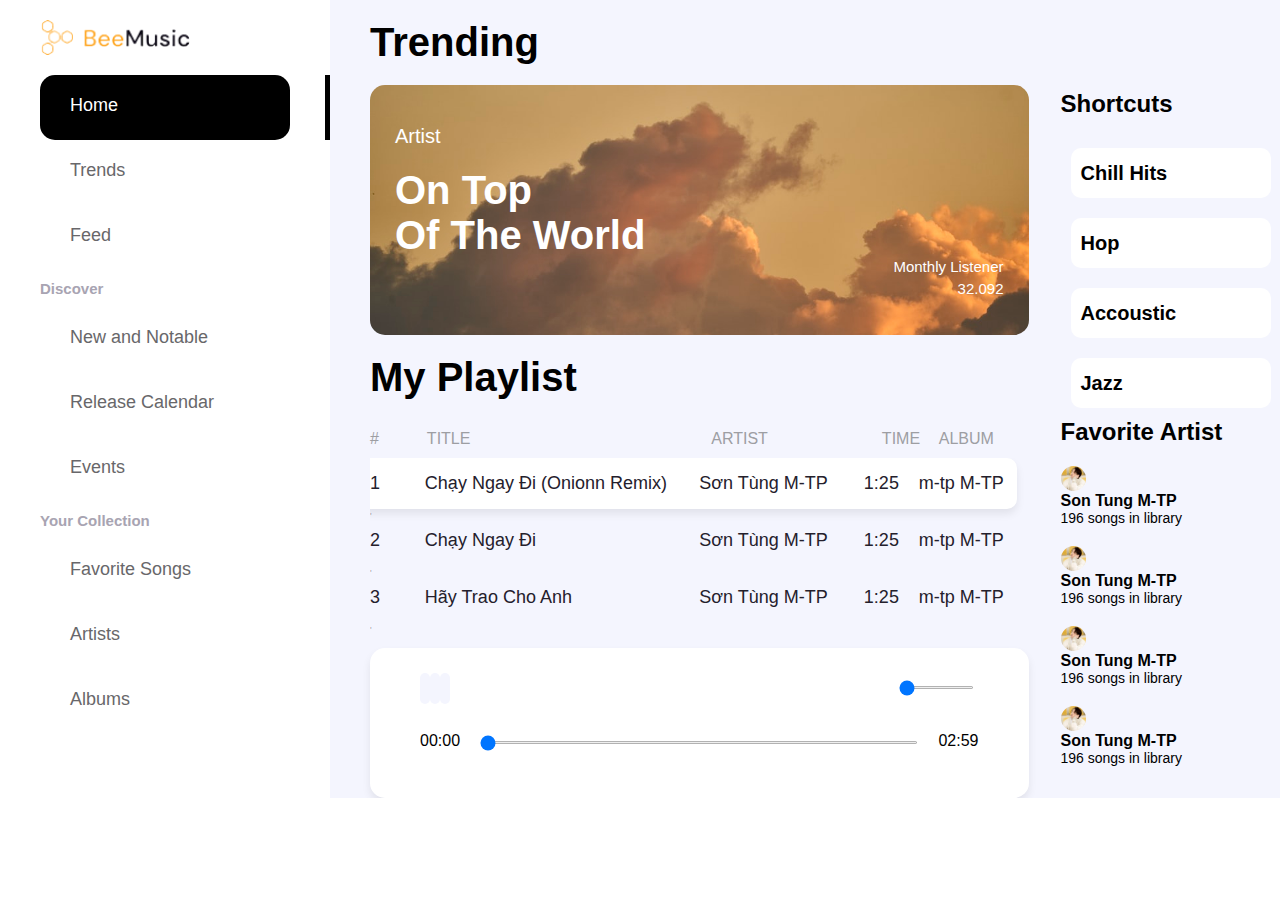
==== commit 9af9ae20: "Music Player" ====
--- a/index.html
+++ b/index.html
@@ -69,7 +69,7 @@
                     </div>
                 </li>
 
-                <li onclick="showWarningToast()" class="nav__item">
+                <li onclick="showSuccessToast()" class="nav__item">
                     <div class="nav__item-box">
                         <i class="nav__item-icon fas fa-ticket-alt"></i>
                         <a href="#" class="nav__item-link">Events</a>
@@ -77,7 +77,7 @@
                 </li>
     
                 <h2 class="nav__list-title">Your Collection</h2>
-                <li onclick="showWarningToast()" class="nav__item">
+                <li onclick="showInfoToast()" class="nav__item">
                     <div class="nav__item-box">
                         <i class="nav__item-icon fas fa-heart"></i>
                         <a href="#" class="nav__item-link">Favorite Songs</a>
@@ -91,7 +91,7 @@
                     </div>
                 </li>
 
-                <li onclick="showWarningToast()" class="nav__item">
+                <li onclick="showErrorToast()" class="nav__item">
                     <div class="nav__item-box">
                         <i class="nav__item-icon fas fa-star"></i>
                         <a href="#" class="nav__item-link">Albums</a>
@@ -103,9 +103,9 @@
         <div id="container">
             <div class="grid row">
                 <div class="col l-9 m-9 c-12">
-                    <div class="flex-c">
+                    <!-- <div class="flex-c">
                         <input id="search" type="text" placeholder="Search for artists, songs, albums, ...">
-                    </div>
+                    </div> -->
     
                     <div id="slider">
                         <!-- <p class="container__desc">What's hot</p> -->
@@ -121,31 +121,42 @@
                     </div>
     
                     <div id="playlist">
-                        
-    
-                        <!-- <div class="row song">
+                        <h1 class="container__title">My Playlist</h1>
+                        <div class="row">
+                            <div class="playlist__title col l-1 m-1 c-1">#</div>
+                            <div class="playlist__title col l-5 m-5 c-5">TITLE</div>
+                            <div class="playlist__title col l-3 m-3 c-4">ARTIST</div>
+                            <div class="playlist__title col l-1 m-1 c-2">TIME</div>
+                            <div class="playlist__title col l-2 m-2 c-0">ALBUM</div>
+                        </div>
+
+                        <ul class="song-list">
+
+                        </ul>
+    
+                        <!-- <li class="row song">
                             <div class="playlist__label col l-1 m-1 c-1">01</div>
                             <div class="playlist__label col l-4 m-4 c-5">Priority</div>
                             <div class="playlist__label col l-3 m-3 c-4">Mos Def</div>
                             <div class="playlist__label col l-1 m-1 c-2">1:25</div>
                             <div class="playlist__label col l-3 m-3 c-0">The Ecstatic</div>
-                        </div>
-    
-                        <div class="row song">
+                        </li>
+    
+                        <li class="row song">
                             <div class="playlist__label col l-1 m-1 c-1">02</div>
                             <div class="playlist__label col l-4 m-4 c-5">Time Is Ticking Out</div>
                             <div class="playlist__label col l-3 m-3 c-4">The Cranberries</div>
                             <div class="playlist__label col l-1 m-1 c-2">2:59</div>
                             <div class="playlist__label col l-3 m-3 c-0">Wake Up and Smell</div>
-                        </div>
-    
-                        <div class="row song">
+                        </li>
+    
+                        <li class="row song">
                             <div class="playlist__label col l-1 m-1 c-1">03</div>
                             <div class="playlist__label col l-4 m-4 c-5">One Minute More</div>
                             <div class="playlist__label col l-3 m-3 c-4">Capital Cities</div>
                             <div class="playlist__label col l-1 m-1 c-2">3:23</div>
                             <div class="playlist__label col l-3 m-3 c-0">In A Tidal Wave</div>
-                        </div> -->
+                        </li> -->
                     </div>
     
                     <div id="control-panel">
@@ -193,7 +204,7 @@
                     </div>
                 </div>
     
-                <div id="sidebar" class="col l-3 m-3 c-0">
+                <div id="sidebar" class="col l-3 m-3 c-12">
                     <div id="header">
                         <div class="header-search"></div>
                     </div>
@@ -201,10 +212,12 @@
                     <div id="shortcuts">
                         <h2 class="shortcuts-title">Shortcuts</h2>
     
-                        <h2 class="shortcuts-tag">Chill Hits</h2>
-                        <h2 class="shortcuts-tag">Hop</h2>
-                        <h2 class="shortcuts-tag">Accoustic</h2>
-                        <h2 class="shortcuts-tag">Jazz</h2>
+                        <ul class="shortcuts-list">
+                            <li class="shortcuts-item">Chill Hits</li>
+                            <li class="shortcuts-item">Hop</li>
+                            <li class="shortcuts-item">Accoustic</li>
+                            <li class="shortcuts-item">Jazz</li>
+                        </ul>
                     </div>
     
                     <div id="fav">
--- a/assets/css/main.css
+++ b/assets/css/main.css
@@ -7,7 +7,7 @@
 #main {
     background-color: var(--background-color);
     display: flex;
-    /* overflow: ; */
+    overflow-x: hidden;
 }
 /* Navigation bar */
 #nav {
@@ -25,12 +25,14 @@
 }
 
 .nav__logo-link {
-
+    display: block;
+    height: 100%;
 }
 
 .nav__logo-menu {
     font-size: 3rem;
     margin-right: 30px;
+    cursor: pointer;    
 }
 
 .nav__list-title {
@@ -170,6 +172,20 @@
     color: var(--secondary-text-color);
 }
 
+.song-list {
+    max-height: 20vh;
+    overflow: auto;
+}
+
+.song-list::-webkit-scrollbar {
+    width: 5px;
+}
+
+.song-list::-webkit-scrollbar-thumb {
+    border-radius: 20px;
+    background: var(--secondary-text-color); 
+}
+
 .playlist__label {
     font-size: 1.8rem;
     padding: 15px 0;
@@ -177,6 +193,7 @@
 }
 
 #playlist .song {
+    width: 100%;
     cursor: pointer;
 }
 
@@ -198,7 +215,6 @@
     min-height: 150px;
     border-radius: 15px;
     padding: 20px 50px;
-    margin-bottom: 30px;
     box-shadow: 0 5px 8px rgba(0, 0, 0, .08);
 
 }
@@ -219,7 +235,7 @@
 }
 
 .panel-playlist__name {
-    font-size: 4rem;
+    font-size: 3.6rem;
 }
 
 .panel-playlist__artist {
@@ -356,17 +372,27 @@
     margin-bottom: 20px;
 }   
 
-.shortcuts-tag {
+
+.shortcuts-list {
+    list-style: none;
+    display: flex;
+    flex-wrap: wrap;
+    /* box-sizing: border-box; */
+}
+
+.shortcuts-item {
+    /* min-width: 40%; */
     --height: 50px;
     background-color: #fff;
     border-radius: 10px;
-    width: 200px;
+    min-width: 200px;
     height: var(--height);
     line-height: 30px;
     font-size: 2rem;
     padding: 10px;
     box-sizing: border-box;
-    margin-bottom: 10px;
+    margin: 10px;
+    font-weight: 600;
 }
 
 /* Favourite Artists */
--- a/assets/css/responsive.css
+++ b/assets/css/responsive.css
@@ -51,12 +51,21 @@
 /* Mobile */
 @media (max-width: 46.1875em) {
     #main {
-        padding: 15px;
+        padding: 20px;
         margin-bottom: 300px !important;
+        display: block;
     }
 
     #nav {
         display: none;
+    }
+
+    #container {
+        padding-left: 0;
+    }
+
+    .song-list {
+        max-height: 100%;
     }
 
     #control-panel {
@@ -65,6 +74,7 @@
         bottom: 0;
         left: 0;
         right: 0;
+        margin-bottom: 0;
     }
 
     .panel__left,
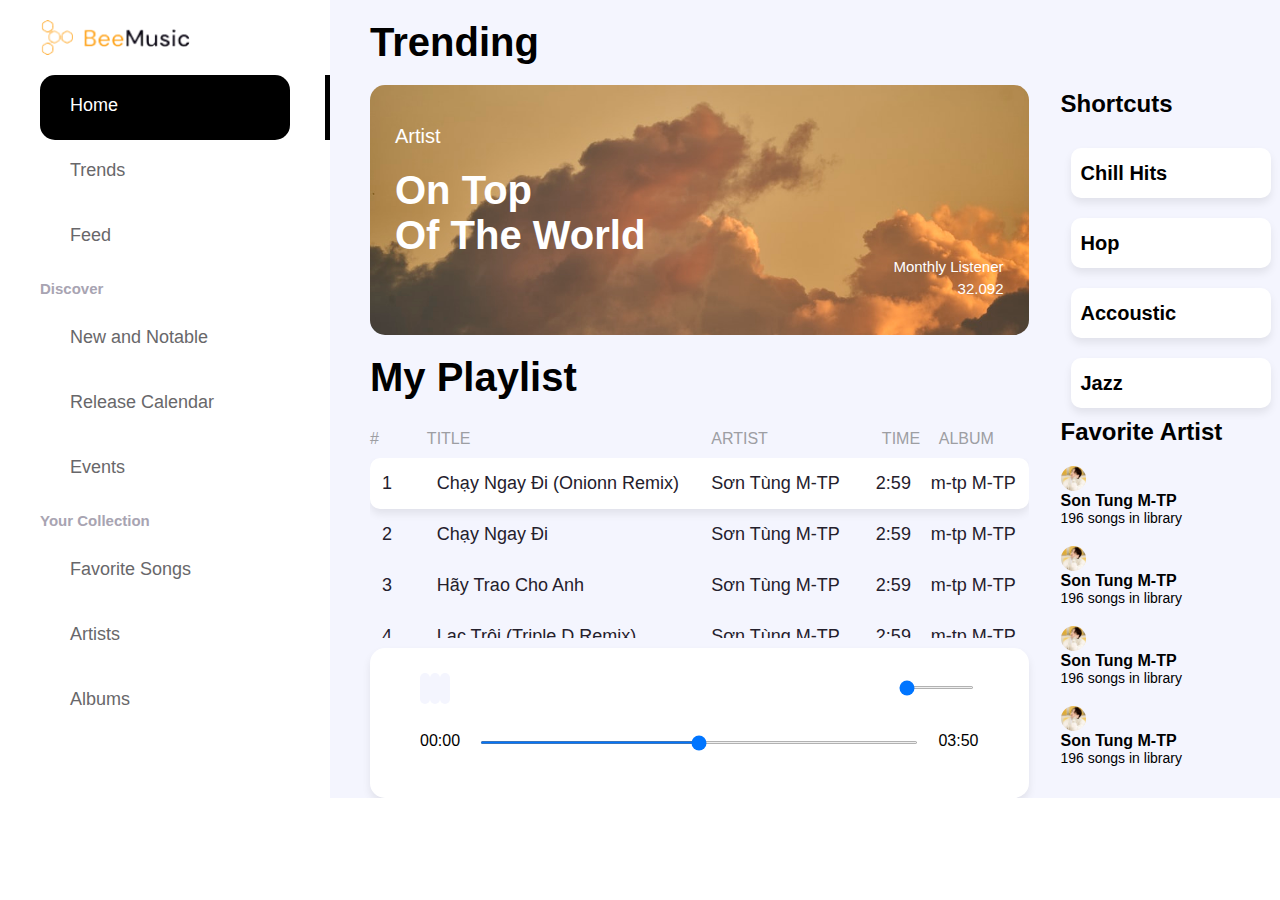
==== commit c9a3c212: "Music Player" ====
--- a/index.html
+++ b/index.html
@@ -40,14 +40,14 @@
                     </div>
                 </li>
 
-                <li onclick="showSuccessToast()" class="nav__item">
+                <li onclick="showWarningToast()" class="nav__item">
                     <div class="nav__item-box">
                         <i class="nav__item-icon fas fa-comment-dots"></i>
                         <a href="#" class="nav__item-link">Trends</a>
                     </div>
                 </li>
 
-                <li onclick="showInfoToast()" class="nav__item">
+                <li onclick="showWarningToast()" class="nav__item">
                     <div class="nav__item-box">
                         <i class="nav__item-icon fas fa-compass"></i>
                         <a href="#" class="nav__item-link">Feed</a>
@@ -62,14 +62,14 @@
                     </div>
                 </li>
 
-                <li onclick="showErrorToast()" class="nav__item">
+                <li onclick="showWarningToast()" class="nav__item">
                     <div class="nav__item-box">
                         <i class="nav__item-icon far fa-calendar"></i>
                         <a href="#" class="nav__item-link">Release Calendar</a>
                     </div>
                 </li>
 
-                <li onclick="showSuccessToast()" class="nav__item">
+                <li onclick="showWarningToast()" class="nav__item">
                     <div class="nav__item-box">
                         <i class="nav__item-icon fas fa-ticket-alt"></i>
                         <a href="#" class="nav__item-link">Events</a>
@@ -77,7 +77,7 @@
                 </li>
     
                 <h2 class="nav__list-title">Your Collection</h2>
-                <li onclick="showInfoToast()" class="nav__item">
+                <li onclick="showWarningToast()" class="nav__item">
                     <div class="nav__item-box">
                         <i class="nav__item-icon fas fa-heart"></i>
                         <a href="#" class="nav__item-link">Favorite Songs</a>
@@ -91,7 +91,7 @@
                     </div>
                 </li>
 
-                <li onclick="showErrorToast()" class="nav__item">
+                <li onclick="showWarningToast()" class="nav__item">
                     <div class="nav__item-box">
                         <i class="nav__item-icon fas fa-star"></i>
                         <a href="#" class="nav__item-link">Albums</a>
@@ -156,48 +156,59 @@
                             <div class="playlist__label col l-3 m-3 c-4">Capital Cities</div>
                             <div class="playlist__label col l-1 m-1 c-2">3:23</div>
                             <div class="playlist__label col l-3 m-3 c-0">In A Tidal Wave</div>
-                        </li> -->
+                        </li> Hai Dang-->
                     </div>
     
                     <div id="control-panel">
-                        <div class="control-panel-playlist">
+                        <div class="shrink-btn"></div>
+
+                        <div class="panel-playlist">
                             <div style="background-image: url('./img/playlist/img1.jpg');" class="panel-playlist__cd flex-c"></div>
-                            <h1 class="panel-playlist__name">Chạy Ngay Đi</h1>
-                            <p class="panel-playlist__artist">Sơn Tùng M-TP</p>
-                        </div>
-                        <div class="control-panel-nav">
-                            <div class="panel__left">
-                                <i class="panel__left-icon fas fa-heart"></i>
-                                <i class="panel__left-icon fas fa-music"></i>
-                                <i class="panel__left-icon fas fa-expand-alt"></i>
-                            </div>
-    
-                            <div class="panel__center flex-c">
-                                <i class="panel__center-icon fas fa-redo-alt"></i>
-                                <i class="panel__center-icon fas fa-fast-backward"></i>
-                                <div class="panel__center-toggle">
-                                    <i class="panel__center-icon fas fa-pause-circle"></i>
-                                    <i class="panel__center-icon fas fa-play-circle"></i>
-                                </div>
-                                <i class="panel__center-icon fas fa-fast-forward"></i>
-                                <i class="panel__center-icon fas fa-random"></i>
-                            </div>
-    
-                            <div class="panel__right">
-                                <i class="fas fa-volume-down"></i>
-                                <input id="progress" class="panel__right-vol-bar" type="range" value="0" step="1" min="0" max="100">
-                                <!-- <div class="panel__right-vol-bar"></div> -->
-                                <i class="fas fa-volume-up"></i>
-                            </div>
-                        </div>
-    
-                        <div class="control-panel-time">
-                            <span class="panel-time__duration">00:00</span>
-                            <input id="progress" class="panel-time_bar" type="range" value="0" step="1" min="0" max="100">
-                            <!-- <div class="panel-time_bar">
-                                <i draggable="true" class="panel-time_bar-ball fas fa-dot-circle"></i>
-                            </div> -->
-                            <span class="panel-length">02:59</span>
+                            <div>
+                                <h1 class="panel-playlist__name">Chạy Ngay Đi</h1>
+                                <p class="panel-playlist__artist">Sơn Tùng M-TP</p>
+                            </div>
+                        </div>
+
+                        <div class="panel-player flex-r">
+                            <div class="panel-nav">
+                                <div class="panel-left">
+                                    <i class="panel-left__icon fas fa-heart" title="Save to Your Library"></i>
+                                    <i class="panel-left__icon fas fa-music"></i>
+                                    <i class="panel-left__icon fas fa-expand-alt" title="Fullscreen"></i>
+                                </div>
+        
+                                <div class="panel-center flex-c">
+                                    <i class="panel-center__icon fas fa-redo-alt" title="Repeat"></i>
+                                    <i class="panel-center__icon fas fa-fast-backward" title="Previous"></i>
+                                    <div class="panel-center__toggle">
+                                        <i class="panel-center__icon fas fa-pause-circle"></i>
+                                        <i class="panel-center__icon fas fa-play-circle"></i>
+                                    </div>
+                                    <i class="panel-center__icon fas fa-fast-forward" title="Next"></i>
+                                    <i class="panel-center__icon fas fa-random" title="Shuffle"></i>
+                                </div>
+        
+                                <div class="panel-right">
+                                    <i class="fas fa-volume-down"></i>
+                                    <input class="panel-right__vol-bar" type="range" value="0" step="1" min="0" max="100">
+                                    <!-- <div class="panel-right__vol-bar"></div> -->
+                                    <i class="fas fa-volume-up"></i>
+                                </div>
+                            </div>
+        
+                            <div class="panel-time">
+                                <div class="panel-time__current">
+                                    <span>00</span>:<span>00</span>
+                                </div>
+                                <input class="panel-time__bar" type="range" value="0" step="1" min="0" max="100">
+                                <!-- <div class="panel-time_bar">
+                                    <i draggable="true" class="panel-time_bar-ball fas fa-dot-circle"></i>
+                                </div> -->
+                                <span class="panel-length">
+                                    <span>00</span>:<span>00</span>
+                                </span>
+                            </div>
                         </div>
     
                         <audio src="" class="audio"></audio>
--- a/assets/css/main.css
+++ b/assets/css/main.css
@@ -1,5 +1,5 @@
 @media (min-width: 64em) {
-    .control-panel-playlist {
+    .panel-playlist {
         display: none;
     }
 }
@@ -166,6 +166,10 @@
     margin-bottom: 10px;
 }
 
+#playlist .song {
+    margin: 0;
+}
+
 .playlist__title {
     font-size: 1.6rem;
     padding: 10px 0;    
@@ -216,11 +220,22 @@
     border-radius: 15px;
     padding: 20px 50px;
     box-shadow: 0 5px 8px rgba(0, 0, 0, .08);
-
-}
-
-.control-panel-playlist {
-
+}
+
+.shrink-btn {
+    width: 75px;
+    height: 5px;
+    border-radius: 15px;
+    background-color: rgba(0, 0, 0, 0.6);
+    position: relative;
+    left: 50%;
+    transform: translateX(-50%);
+    margin-bottom: 30px;
+    display: none;
+}
+
+.panel-playlist {
+    margin-right: auto;
 }
 
 .panel-playlist__cd {
@@ -243,61 +258,70 @@
     margin-bottom: 20px;
 }
 
-
-.control-panel-nav {
+.panel-player {
+    display: block;
+}
+
+.panel-nav {
+    width: 100%;
     display: flex;
     justify-content: space-between;
 }
 
-.panel__left {
+.panel-left {
     font-size: 3rem;
 }
 
-.panel__left-icon {
+.panel-left__icon {
     padding: 5px;
     background-color: var(--background-color);
     border-radius: 5px;
     cursor: pointer;
 }
 
-.panel__left-icon:hover {
+.panel-left__icon:hover {
     color: var(--primary-color);
 }
 
-.panel__center-icon {
+.panel-center__icon {
     font-size: 2rem;
     margin: 10px 15px;
     cursor: pointer;
 }
 
-.panel__center i.active {
+.panel-center i.active {
     color: var(--primary-color);
 }
 
-.panel__center-toggle i {
+.panel-center__toggle i {
     font-size: 5rem;
     margin: 0 10px;
 }
 
+
+.panel-center__toggle.mobile {
+    display: none;
+}
+
 /* Pause */
-.panel__center-toggle .fa-pause-circle {
+.panel-center__toggle .fa-pause-circle {
     display: none;
 }
 
-.panel__center-toggle .fa-play-circle {
+.panel-center__toggle .fa-play-circle {
     display: block;
 }
 
 /* Playing */
-.panel__center-toggle.playing .fa-pause-circle {
+.panel-center__toggle.playing .fa-pause-circle {
     display: block;
 }
 
-.panel__center-toggle.playing .fa-play-circle {
+.panel-center__toggle.playing .fa-play-circle {
     display: none;
 }
 
-.panel__right-vol-bar {
+.panel-right__vol-bar {
     width: 75px;
     height: 3px;
     background-color: var(--secondary-text-color);
@@ -306,21 +330,25 @@
     margin: 0 5px;
 }
 
-.panel__right {
+.panel-right {
     font-size: 3rem;
 }
 
-.control-panel-time {
+.panel-time {
+    width: 100%;
     margin-top: 30px;
     display: flex;
 }
 
-.panel-time__duration,
-.panel-length {
-    font-size: 1.6rem;
-}
-
-.panel-time_bar {
+.panel-time__current, 
+.panel-time__current span,
+.panel-length,
+.panel-length span {
+
+    font-size: 1.6rem;
+}
+
+.panel-time__bar {
     flex: 1;
     height: 3px;
     background-color: var(--secondary-text-color);
@@ -344,7 +372,6 @@
     position: absolute;
     font-size: 2rem;
     transform: translateY(-40%);
-
 }
 
 /* Header: Search & Account */
@@ -393,6 +420,7 @@
     box-sizing: border-box;
     margin: 10px;
     font-weight: 600;
+    box-shadow: 0 5px 8px rgba(0, 0, 0, .08);
 }
 
 /* Favourite Artists */
--- a/assets/css/responsive.css
+++ b/assets/css/responsive.css
@@ -42,6 +42,15 @@
     .nav__item-link {
         display: none;
     }
+
+    .panel-left,
+    .panel-right {
+        display: none;
+    }
+
+    .panel-center {
+        margin: auto;
+    }
 }
 
 /* Tablet */
@@ -52,7 +61,7 @@
 @media (max-width: 46.1875em) {
     #main {
         padding: 20px;
-        margin-bottom: 300px !important;
+        margin-bottom: 150px !important;
         display: block;
     }
 
@@ -77,13 +86,13 @@
         margin-bottom: 0;
     }
 
-    .panel__left,
-    .panel__right {
-        display: none;
+    .panel-control {
+        display: flex;
     }
 
-    .panel__center {
-        margin: auto;
+    .panel-time {
+        /* margin-top: 0; */
+        margin-bottom: 30px;
     }
   
 }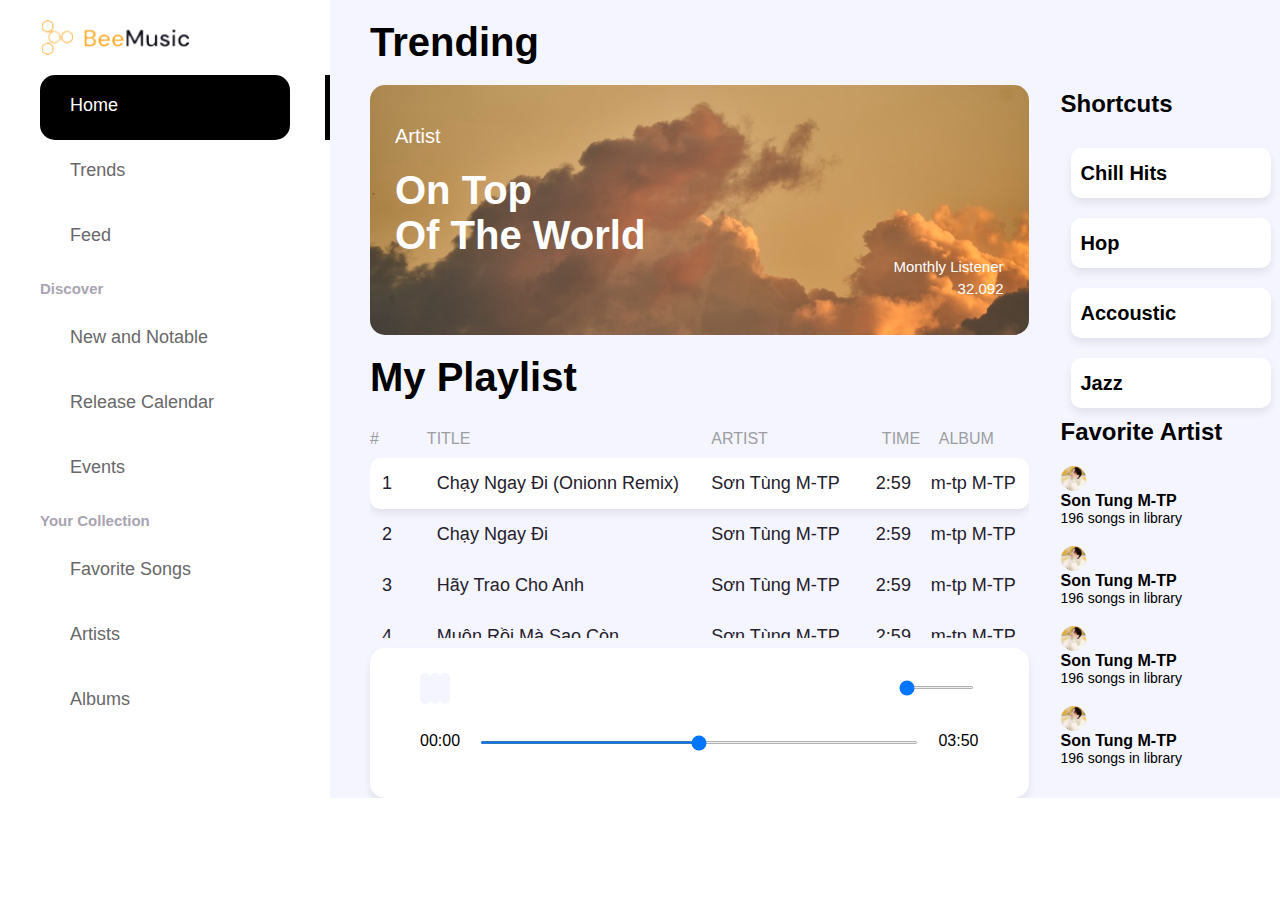
==== commit a23ad4bd: "Music Player" ====
--- a/index.html
+++ b/index.html
@@ -276,9 +276,29 @@
     </div>
 
     <div id="toast">
-
+        <!-- <div class="toast toast--success">
+            <i class="toast__icon ${icon}"></i>
+            <div class="toast__body">
+                <h3 class="toast__title">Oops...</h3>
+                <p class="toast__msg">Congratulations</p>
+            </div>
+            <i class="toast__close fas fa-times"></i>
+        </div>
+
+        <div class="toast toast--warn">
+            <i class="toast__icon ${icon}"></i>
+            <div class="toast__body">
+                <h3 class="toast__title">Oops...</h3>
+                <p class="toast__msg">This funnction will be upgraded soon</p>
+            </div>
+            <i class="toast__close fas fa-times"></i>
+        </div> -->
     </div>
 
+    <!-- Control songs -->
     <script src="./js/main.js"></script>
+    <!-- Pop up toast messages -->
+    <script src="./js/toast.js"></script>
+    <!-- <script src=".\js\orginal.js"></script> -->
 </body>
 </html>--- a/assets/css/main.css
+++ b/assets/css/main.css
@@ -31,7 +31,7 @@
 
 .nav__logo-menu {
     font-size: 3rem;
-    margin-right: 30px;
+    margin: 0 15px;
     cursor: pointer;    
 }
 
@@ -227,10 +227,7 @@
     height: 5px;
     border-radius: 15px;
     background-color: rgba(0, 0, 0, 0.6);
-    position: relative;
-    left: 50%;
-    transform: translateX(-50%);
-    margin-bottom: 30px;
+    margin: 0 auto 30px;
     display: none;
 }
 
@@ -477,6 +474,7 @@
     justify-content: center;
     align-items: center;
     padding: 20px;
+    /* animation: wipeIn ease 0.25s, fadeOut ease-in-out 1s 3s forwards; */
     transition: all linear .25s; 
     /* This 'transition' make it slide to top smoother */
 }
--- a/assets/css/responsive.css
+++ b/assets/css/responsive.css
@@ -94,5 +94,9 @@
         /* margin-top: 0; */
         margin-bottom: 30px;
     }
+
+    .shrink-btn {
+        display: flex;
+    }
   
 }